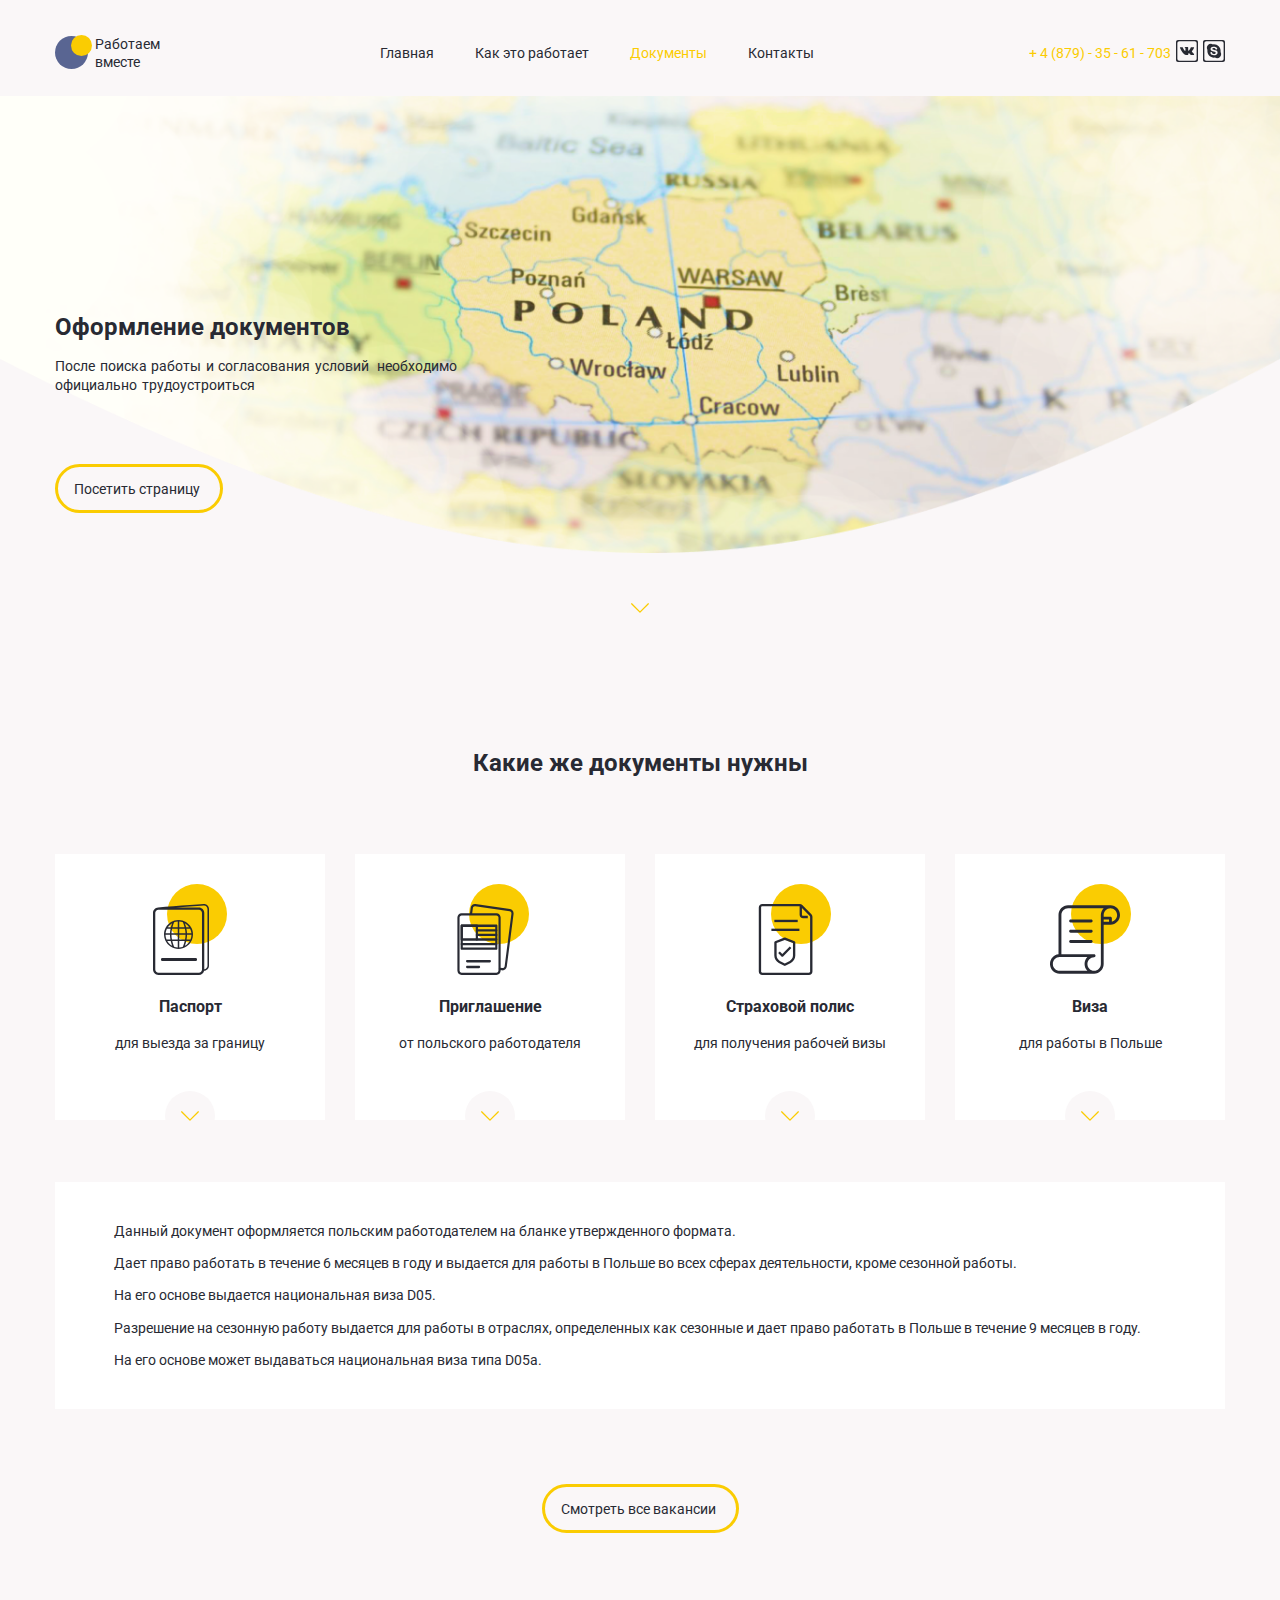
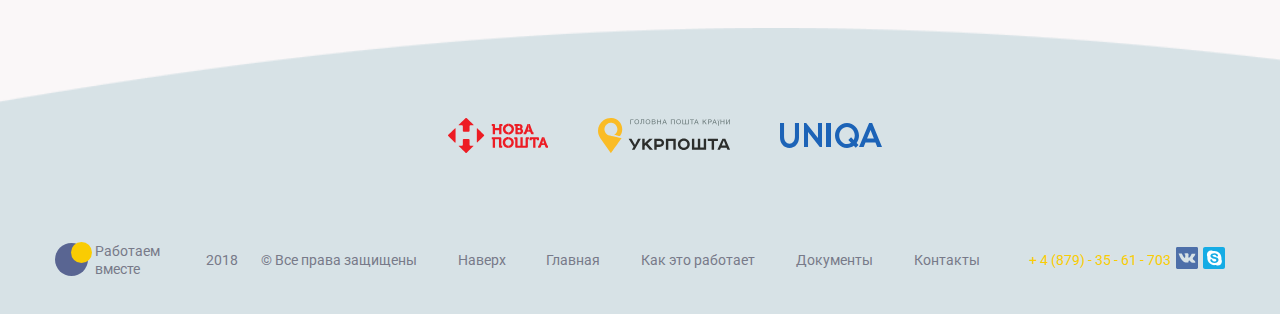
==== documents.html @ 7772830b "init" ====
<!DOCTYPE html>
<html lang="ru">

<head>
    <meta charset="UTF-8" />
    <title>Работа в Польше</title>
    <meta http-equiv="X-UA-Compatible" content="IE=edge" />
    <meta name="viewport" content="width=device-width, initial-scale=1" />

    <meta name="description" content="Работа В Польше. Проверненные работодатели. Легальное трудоустройство. Медецинска страховка. Консультация за рубежом" />
    <link rel="icon" href="favicon.png" />
    <link rel="stylesheet" href="css/style.css" />
    <link rel="stylesheet" href="https://use.fontawesome.com/releases/v5.5.0/css/all.css" integrity="sha384-B4dIYHKNBt8Bc12p+WXckhzcICo0wtJAoU8YZTY5qE0Id1GSseTk6S+L3BlXeVIU"
        crossorigin="anonymous">
    <link href="dist/hamburgers.css" rel="stylesheet">
    <script type="text/javascript" src="https://ajax.googleapis.com/ajax/libs/jquery/1.10.1/jquery.min.js"></script>


</head>

<body>
    <header class="ba-header" id="top">
        <div class="ba-container">
            <nav class="ba-nav">
                <a href="index.html">
                    <div class="ba-logo">
                        <svg width="37" height="34" viewBox="0 0 37 34" fill="none" xmlns="http://www.w3.org/2000/svg">
                            <circle cx="16.5" cy="17.5" r="16.5" fill="#596592" />
                            <circle cx="26.5" cy="10.5" r="10.5" fill="#FACC02" />
                        </svg>
                        <span class="ba-logo__text">Работаем вместе</span>
                    </div>
                </a>
                <div>
                    <ul class="ba-menu">
                        <li class="ba-menu__list"><a href="index.html">Главная</a></li>
                        <li class="ba-menu__list"><a href="how-it-works.html">Как это работает</a></li>
                        <li class="ba-menu__list"><a class="ba-current" href="#">Документы</a></li>
                        <li class="ba-menu__list"><a href="#">Контакты</a></li>
                    </ul>
                </div>
                <div class="ba-socials">
                    <a class="ba-tel" href="#"><i class="fas fa-phone"></i>+ 4 (879) - 35 - 61 - 703</a>
                    <a class="ba-vk" href="#">
                        <svg width="22" height="22" viewBox="0 0 22 22" fill="none" xmlns="http://www.w3.org/2000/svg">
                            <path d="M6.56613 12.518C7.11773 13.2654 7.75154 13.9263 8.57034 14.3939C9.49758 14.9239 10.4959 15.0837 11.5487 15.035C12.0406 15.0114 12.1886 14.8831 12.2113 14.393C12.2265 14.0573 12.2653 13.7224 12.4306 13.4206C12.5931 13.1247 12.8396 13.0687 13.124 13.2528C13.2655 13.3458 13.3848 13.4622 13.4977 13.5868C13.7748 13.8893 14.0431 14.2026 14.3301 14.4951C14.691 14.8626 15.1191 15.0791 15.6562 15.035L17.7371 15.0359C18.072 15.0132 18.2462 14.6027 18.054 14.2277C17.9186 13.966 17.7409 13.7332 17.553 13.5073C17.1278 12.9964 16.6267 12.5611 16.1529 12.0989C15.7258 11.682 15.6987 11.44 16.0418 10.9589C16.4172 10.4333 16.8198 9.92871 17.1981 9.40599C17.5511 8.91765 17.9133 8.43002 18.0981 7.846C18.2164 7.47319 18.1117 7.30894 17.7309 7.24302C17.665 7.23221 17.5964 7.23221 17.5296 7.23221L15.2653 7.22938C14.9864 7.22495 14.833 7.34686 14.7345 7.59404C14.6009 7.92822 14.4637 8.26222 14.3046 8.58365C13.9454 9.31492 13.5436 10.0217 12.9803 10.6194C12.8557 10.751 12.7175 10.9181 12.51 10.8496C12.2509 10.7548 12.1742 10.327 12.1787 10.1826L12.1767 7.56888C12.1264 7.19624 12.0431 7.02915 11.6722 6.95668H9.32039C9.00729 6.95668 8.84924 7.07876 8.68126 7.27456C8.58558 7.38849 8.55563 7.4615 8.75444 7.49942C9.14426 7.57331 9.36557 7.82616 9.42334 8.21722C9.51636 8.84288 9.50998 9.47102 9.45594 10.0985C9.44052 10.2817 9.40898 10.4642 9.33651 10.6357C9.22293 10.9056 9.03866 10.9598 8.79768 10.7938C8.58026 10.6438 8.42682 10.4326 8.27585 10.2205C7.71167 9.42318 7.26214 8.56398 6.89465 7.66101C6.78904 7.40001 6.60582 7.24214 6.32958 7.23753C5.65059 7.22672 4.97088 7.22512 4.291 7.23841C3.88293 7.24568 3.76102 7.44431 3.92812 7.81535C4.66753 9.4611 5.49094 11.0608 6.56613 12.518Z"
                                fill="currentColor" />
                            <path d="M2 0C0.89543 0 0 0.895431 0 2V20C0 21.1046 0.895431 22 2 22H20C21.1046 22 22 21.1046 22 20V2C22 0.89543 21.1046 0 20 0H2ZM20.6392 18.6392C20.6392 19.7437 19.7437 20.6392 18.6392 20.6392H3.36082C2.25625 20.6392 1.36082 19.7437 1.36082 18.6392V3.36082C1.36082 2.25625 2.25626 1.36082 3.36082 1.36082H18.6392C19.7437 1.36082 20.6392 2.25626 20.6392 3.36082V18.6392Z"
                                fill="currentColor" />
                        </svg>
                    </a>
                    <a class="ba-skype" href="#">
                        <svg width="22" height="22" viewBox="0 0 22 22" fill="none" xmlns="http://www.w3.org/2000/svg">
                            <path d="M4.37128 11C4.37128 14.6613 7.33869 17.6289 10.9991 17.6289C11.3512 17.6289 11.6969 17.6018 12.0341 17.5481C12.6457 17.925 13.366 18.1443 14.1379 18.1443C16.3504 18.1443 18.1443 16.3505 18.1443 14.1382C18.1443 13.366 17.9257 12.6457 17.5474 12.0341C17.6009 11.6969 17.6287 11.3521 17.6287 11C17.6287 7.338 14.6613 4.37041 11 4.37041C10.6481 4.37041 10.3022 4.39911 9.96501 4.45191C9.35424 4.07432 8.63396 3.85567 7.86211 3.85567C5.64953 3.85567 3.85565 5.64866 3.85565 7.86195C3.85565 8.63397 4.07431 9.35336 4.4519 9.96574C4.3998 10.3038 4.37128 10.6474 4.37128 11ZM12.4675 12.1854C12.2906 12.0171 12.0628 11.8893 11.78 11.8007C11.4961 11.71 11.1146 11.6149 10.6373 11.514C9.99602 11.3744 9.45966 11.2117 9.02484 11.0239C8.58983 10.8365 8.24325 10.5799 7.98668 10.2549C7.7294 9.92799 7.60146 9.52099 7.60146 9.03867C7.60146 8.57904 7.73719 8.16743 8.00776 7.81003C8.27904 7.45104 8.67134 7.17604 9.18218 6.98521C9.69143 6.79384 10.2916 6.69834 10.9791 6.69834C11.5278 6.69834 12.0039 6.76124 12.4062 6.88829C12.807 7.01551 13.1419 7.18366 13.4085 7.39452C13.6745 7.60556 13.8707 7.82722 13.9938 8.06058C14.1178 8.29376 14.1798 8.52252 14.1798 8.74489C14.1798 8.95203 14.0999 9.14038 13.9435 9.30464C13.7868 9.46978 13.5868 9.55341 13.3534 9.5527C13.1426 9.5527 12.9776 9.50469 12.8628 9.40174C12.7512 9.30162 12.634 9.14357 12.507 8.92244C12.3465 8.61483 12.1549 8.37456 11.9317 8.20251C11.7141 8.03418 11.3558 7.94647 10.8565 7.94718C10.3945 7.94718 10.0256 8.04198 9.74654 8.22643C9.46587 8.41408 9.33173 8.63113 9.33102 8.88611C9.33173 9.04594 9.37745 9.18078 9.46976 9.29542C9.5635 9.41166 9.69462 9.51248 9.86206 9.59789C10.03 9.68365 10.2009 9.75045 10.372 9.79865C10.5457 9.84755 10.8341 9.91878 11.2341 10.0125C11.7357 10.1211 12.1914 10.242 12.6007 10.3738C13.0093 10.5063 13.3573 10.6662 13.6458 10.8559C13.9357 11.0459 14.1628 11.2878 14.3248 11.5799C14.4876 11.8723 14.5681 12.2297 14.5681 12.6498C14.569 13.1568 14.4279 13.6118 14.1472 14.0151C13.8666 14.4189 13.455 14.7345 12.9163 14.9607C12.3769 15.1888 11.7396 15.3018 11.0032 15.3018C10.1208 15.3018 9.39074 15.1477 8.8138 14.8351C8.40467 14.6119 8.07191 14.3128 7.81693 13.9391C7.56036 13.5654 7.43101 13.1995 7.43101 12.8421C7.43101 12.6321 7.51163 12.4491 7.66738 12.2995C7.82561 12.1491 8.02849 12.0738 8.26894 12.0738C8.4658 12.0738 8.63413 12.1328 8.77199 12.2506C8.9086 12.3677 9.02324 12.5382 9.11627 12.763C9.22861 13.0242 9.35105 13.2422 9.48075 13.4158C9.60939 13.5879 9.79066 13.7312 10.0256 13.8436C10.2583 13.9561 10.5675 14.0119 10.9544 14.0119C11.4846 14.0119 11.9125 13.898 12.2396 13.6715C12.569 13.4436 12.7272 13.1662 12.7272 12.8306C12.7271 12.5628 12.6418 12.3505 12.4675 12.1854Z"
                                fill="currentColor" />
                            <path d="M2 0C0.89543 0 0 0.895431 0 2V20C0 21.1046 0.895431 22 2 22H20C21.1046 22 22 21.1046 22 20V2C22 0.89543 21.1046 0 20 0H2ZM20.6392 18.6392C20.6392 19.7437 19.7437 20.6392 18.6392 20.6392H3.36082C2.25625 20.6392 1.36082 19.7437 1.36082 18.6392V3.36082C1.36082 2.25625 2.25626 1.36082 3.36082 1.36082H18.6392C19.7437 1.36082 20.6392 2.25626 20.6392 3.36082V18.6392Z"
                                fill="currentColor" />
                        </svg>
                    </a>
                    <div class="ba-burger">
                        <a href="#">
                            <div class="hamburger hamburger--emphatic">
                                <div class="hamburger-box">
                                    <div class="hamburger-inner"></div>
                                </div>
                            </div>
                        </a>
                    </div>
                </div>
            </nav>
        </div>
    </header>
    <main>
        <section class="ba-documents-section">
            <div class="ba-container">
                <div class="ba-documents">
                    <h1 class="ba-documents__title">Оформление документов</h1>
                    <p class="ba-documents__desc">После поиска работы и согласования условий  необходимо официально
                        трудоустроиться</p>
                    <a class="ba-button" href="#">Посетить страницу</a>
                    <div class="ba-scroll">
                        <a href="#need">
                            <svg width="50" height="50" viewBox="0 0 50 50" fill="none" xmlns="http://www.w3.org/2000/svg">
                                <circle cx="25" cy="25" r="25" fill="#FAF7F8" />
                                <path d="M33.8061 20.3643C33.5581 20.1163 33.155 20.1163 32.9069 20.3643L24.9999 28.2868L17.0775 20.3643C16.8294 20.1163 16.4263 20.1163 16.1782 20.3643C15.9302 20.6124 15.9302 21.0155 16.1782 21.2636L24.5348 29.6202C24.6589 29.7442 24.8139 29.8062 24.9844 29.8062C25.1395 29.8062 25.31 29.7442 25.434 29.6202L33.7906 21.2636C34.0542 21.0155 34.0542 20.6124 33.8061 20.3643Z"
                                    fill="#FACC02" />
                            </svg>
                        </a>
                    </div>
                </div>
            </div>
        </section>
        <section class="ba-how-section">
            <div class="ba-container">
                <div class="ba-need" id="need">
                    <h1 class="ba-need__title">Какие же документы нужны</h1>
                    <div class="ba-row">
                        <div class="ba-col-3 ba-medium-6 ba-small">
                            <div class="ba-need__item">
                                <svg width="74" height="91" viewBox="0 0 74 91" fill="none" xmlns="http://www.w3.org/2000/svg">
                                    <circle cx="44" cy="30" r="30" fill="#FACC02" />
                                    <path d="M42.8623 74H9.13774C8.50926 74 8 74.6714 8 75.5C8 76.3286 8.50926 77 9.13774 77H42.8623C43.4907 77 44 76.3286 44 75.5C44 74.6714 43.4906 74 42.8623 74Z"
                                        fill="#282A33" />
                                    <path d="M12.3548 56.6181C14.6664 61.5646 19.6896 65 25.5001 65C31.3117 65 36.3352 61.5637 38.6462 56.6159C38.6731 56.5707 38.6955 56.5221 38.7126 56.4715C39.5395 54.6495 40 52.6276 40 50.5C40 48.005 39.3662 45.6543 38.2515 43.6021C38.2291 43.5465 38.2001 43.4943 38.1658 43.4462C35.6839 39.0073 30.9369 36 25.5001 36C20.0644 36 15.3173 39.0068 12.8355 43.4441C12.7998 43.4934 12.7703 43.5469 12.7472 43.6041C11.7308 45.4762 11.1148 47.5957 11.0145 49.8474C11.0138 49.8598 11.0133 49.8726 11.013 49.8851C11.0044 50.089 11 50.2939 11 50.4999C11 52.6266 11.4604 54.6476 12.2864 56.4691C12.3038 56.5217 12.3269 56.5716 12.3548 56.6181ZM31.8333 61.8367C32.4268 60.1582 32.8992 58.5482 33.2517 56.9846H36.7551C35.5829 59.0114 33.8768 60.6907 31.8333 61.8367ZM37.5011 55.4763H33.5561C33.8484 53.838 34.0066 52.239 34.0253 50.6535H38.4911C38.4714 52.3597 38.121 53.9874 37.5011 55.4763ZM38.4218 49.1453H34.0017C33.9373 47.6512 33.75 46.1566 33.4413 44.6392H37.0935C37.7936 46.0185 38.2548 47.5386 38.4218 49.1453ZM36.1947 43.1309H33.0958C32.769 41.841 32.3564 40.5265 31.8572 39.175C33.5857 40.149 35.0712 41.5053 36.1947 43.1309ZM26.2543 37.5298C27.5411 37.6038 28.7783 37.8659 29.9388 38.2891C29.9456 38.3582 29.9587 38.4276 29.986 38.4953C30.6297 40.102 31.1516 41.6371 31.5526 43.1308H26.2543V37.5298ZM26.2543 44.6392H31.9183C32.2488 46.1636 32.4447 47.6547 32.5138 49.1453H26.2543V44.6392ZM26.2543 50.6536H32.5379C32.518 52.2343 32.3488 53.8306 32.0365 55.4765H26.2544V50.6536H26.2543ZM26.2543 56.9846H31.7132C31.2932 58.7467 30.7224 60.5753 29.9811 62.5247C29.9586 62.5839 29.9466 62.644 29.9393 62.7042C28.778 63.1281 27.5423 63.3962 26.2543 63.4702V56.9846ZM14.2451 56.9846H17.7483C18.1008 58.5482 18.573 60.1582 19.1664 61.8366C17.1231 60.6904 15.4172 59.0113 14.2451 56.9846ZM24.746 63.4702C23.4577 63.396 22.222 63.1279 21.0605 62.7041C21.0534 62.644 21.0413 62.5839 21.0189 62.5247C20.2776 60.5753 19.7068 58.7467 19.2868 56.9846H24.7461V63.4702H24.746ZM24.746 55.4763H18.9636C18.6513 53.8304 18.482 52.2342 18.4622 50.6535H24.7461V55.4763H24.746ZM24.746 49.1453H18.4863C18.5555 47.6546 18.7513 46.1634 19.0819 44.6392H24.7461V49.1453H24.746ZM24.746 43.1309H19.4473C19.8483 41.637 20.3701 40.1021 21.0139 38.4954C21.0411 38.4277 21.0541 38.3585 21.0611 38.2894C22.2217 37.8661 23.4592 37.604 24.7461 37.5299V43.1309H24.746ZM19.1423 39.1753C18.6432 40.5267 18.2307 41.8411 17.9039 43.1309H14.8053C15.9288 41.5054 17.4141 40.1493 19.1423 39.1753ZM13.9068 44.6392H17.5589C17.25 46.1566 17.0629 47.6512 16.9984 49.1453H12.5783C12.7453 47.5386 13.2064 46.0185 13.9068 44.6392ZM16.9747 50.6536C16.9934 52.2392 17.1514 53.8381 17.4438 55.4765H13.4989C12.8791 53.9874 12.5287 52.3598 12.5089 50.6536H16.9747Z"
                                        fill="#282A33" />
                                    <path d="M50.9665 20C50.947 20 50.9279 20.0007 50.9085 20.0023C46.7907 20.3152 41.9729 20.6305 36.8724 20.9642C26.211 21.6619 14.1581 22.4517 5.10257 23.4532C2.26246 23.6151 0 25.9614 0 28.8306V85.6068C0 88.5807 2.4284 91 5.41347 91H45.8597C48.4335 91 50.5895 89.1993 51.1356 86.7972C53.8324 86.7072 56 84.4993 56 81.791V25.0148C56.0001 22.2497 53.742 20 50.9665 20ZM48.992 85.607C48.992 87.3277 47.5871 88.7277 45.8599 88.7277H5.41333C3.68611 88.7277 2.28086 87.3277 2.28086 85.607V28.8306C2.28086 27.1099 3.68611 25.7099 5.41333 25.7099H45.8597C47.5869 25.7099 48.9919 27.1099 48.9919 28.8306V85.607H48.992ZM54.4793 81.791C54.4793 83.6178 53.0667 85.1197 51.2729 85.2752V28.8306C51.2729 25.8568 48.8445 23.4375 45.8597 23.4375H22.7823C27.5362 23.0938 32.3835 22.7762 36.9722 22.4759C42.0643 22.1427 46.8745 21.8276 50.9939 21.515C52.9183 21.5299 54.4793 23.0941 54.4793 25.0147V81.791Z"
                                        fill="#282A33" />
                                </svg>
                                <h3>Паспорт</h3>
                                <p>для выезда за границу</p>
                                <div class="ba-scroll">
                                    <a href="#">
                                        <svg width="50" height="50" viewBox="0 0 50 50" fill="none" xmlns="http://www.w3.org/2000/svg">
                                            <circle cx="25" cy="25" r="25" fill="#FAF7F8" />
                                            <path d="M33.8061 20.3643C33.5581 20.1163 33.155 20.1163 32.9069 20.3643L24.9999 28.2868L17.0775 20.3643C16.8294 20.1163 16.4263 20.1163 16.1782 20.3643C15.9302 20.6124 15.9302 21.0155 16.1782 21.2636L24.5348 29.6202C24.6589 29.7442 24.8139 29.8062 24.9844 29.8062C25.1395 29.8062 25.31 29.7442 25.434 29.6202L33.7906 21.2636C34.0542 21.0155 34.0542 20.6124 33.8061 20.3643Z"
                                                fill="#FACC02" />
                                        </svg>
                                    </a>
                                </div>
                            </div>
                        </div>
                        <div class="ba-col-3 ba-medium-6 ba-small">
                            <div class="ba-need__item">
                                <svg width="77" height="91" viewBox="0 0 77 91" fill="none" xmlns="http://www.w3.org/2000/svg">
                                    <circle cx="47" cy="30" r="30" fill="#FACC02" />
                                    <g clip-path="url(#clip0)">
                                        <path d="M57.9785 25.0442L23.4308 20.0413C21.1449 19.709 19.0268 21.4128 18.7139 23.8382L17.9603 29.6836C17.8793 30.3103 18.2932 30.8883 18.8852 30.9736C19.4734 31.0602 20.022 30.6208 20.1025 29.9935L20.856 24.1487C21.0081 22.9756 22.0346 22.1495 23.1385 22.3117L57.6861 27.3143C58.7931 27.4754 59.5711 28.5602 59.4197 29.733L52.6496 82.2354C52.4975 83.4085 51.469 84.2335 50.3671 84.0724L48.059 83.7385C47.4632 83.6502 46.9222 84.0909 46.8417 84.7179C46.7606 85.3446 47.1746 85.9226 47.766 86.0078L50.0741 86.3418C50.2654 86.3693 50.4558 86.3831 50.6439 86.3831C52.704 86.3831 54.5054 84.7669 54.7914 82.5449L61.5615 30.0428C61.8744 27.618 60.2669 25.3759 57.9785 25.0442Z"
                                            fill="#282A33" />
                                        <path d="M44.4572 29.1315H9.58836C7.27834 29.1315 5.39941 31.1232 5.39941 33.5705V86.561C5.39941 89.0089 7.27898 91 9.58836 91H44.4572C46.7666 91 48.6455 89.0089 48.6461 86.561V33.5705C48.6461 31.1226 46.7666 29.1315 44.4572 29.1315ZM46.484 86.5613C46.484 87.7455 45.5746 88.7088 44.4575 88.7088H9.58836C8.47089 88.7088 7.56183 87.7451 7.56183 86.5613V33.5708C7.56183 32.3866 8.4712 31.4233 9.58836 31.4233H44.4572C45.5746 31.4233 46.4837 32.387 46.4837 33.5708V86.5613H46.484Z"
                                            fill="#282A33" />
                                        <path d="M37.8341 76.1057H15.1299C14.5331 76.1057 14.0488 76.6189 14.0488 77.2512C14.0488 77.8836 14.5331 78.3968 15.1299 78.3968H37.8341C38.4315 78.3968 38.9152 77.8836 38.9152 77.2512C38.9152 76.6189 38.4312 76.1057 37.8341 76.1057Z"
                                            fill="#282A33" />
                                        <path d="M27.0227 81.8343H15.1299C14.5331 81.8343 14.0488 82.3475 14.0488 82.9799C14.0488 83.6122 14.5331 84.1255 15.1299 84.1255H27.0227C27.6201 84.1255 28.1037 83.6122 28.1037 82.9799C28.1037 82.3475 27.6194 81.8343 27.0227 81.8343Z"
                                            fill="#282A33" />
                                        <path d="M44.3208 40.5891H9.72411C9.12737 40.5891 8.64307 41.1023 8.64307 41.7346V64.6488C8.64307 65.2812 9.12737 65.7944 9.72411 65.7944H44.3212C44.9185 65.7944 45.4022 65.2812 45.4022 64.6488V41.7346C45.4022 41.1023 44.9179 40.5891 44.3208 40.5891ZM43.2398 63.5029H10.8052V42.8802H43.2398V63.5029Z"
                                            fill="#282A33" />
                                        <path d="M24.8601 40.5891H9.72412C9.12737 40.5891 8.64307 41.1023 8.64307 41.7346V55.4831C8.64307 56.1154 9.12737 56.6286 9.72412 56.6286H24.8604C25.4578 56.6286 25.9414 56.1154 25.9414 55.4831V41.7346C25.9414 41.1023 25.4571 40.5891 24.8601 40.5891ZM23.779 54.3375H10.8052V42.8802H23.779V54.3375Z"
                                            fill="#282A33" />
                                        <path d="M44.3211 45.1718H24.8603C24.2636 45.1718 23.7793 45.685 23.7793 46.3173C23.7793 46.9497 24.2636 47.4629 24.8603 47.4629H44.3211C44.9185 47.4629 45.4022 46.9497 45.4022 46.3173C45.4025 45.685 44.9182 45.1718 44.3211 45.1718Z"
                                            fill="#282A33" />
                                        <path d="M44.3211 49.7548H24.8603C24.2636 49.7548 23.7793 50.268 23.7793 50.9003C23.7793 51.5327 24.2636 52.0459 24.8603 52.0459H44.3211C44.9185 52.0459 45.4022 51.5327 45.4022 50.9003C45.4022 50.268 44.9182 49.7548 44.3211 49.7548Z"
                                            fill="#282A33" />
                                        <path d="M44.3211 54.3375H24.8603C24.2636 54.3375 23.7793 54.8507 23.7793 55.483C23.7793 56.1154 24.2636 56.6286 24.8603 56.6286H44.3211C44.9185 56.6286 45.4022 56.1154 45.4022 55.483C45.4022 54.8507 44.9182 54.3375 44.3211 54.3375Z"
                                            fill="#282A33" />
                                        <path d="M44.3208 58.9202H9.72411C9.12737 58.9202 8.64307 59.4334 8.64307 60.0658C8.64307 60.6981 9.12737 61.2113 9.72411 61.2113H44.3212C44.9185 61.2113 45.4022 60.6981 45.4022 60.0658C45.4022 59.4334 44.9179 58.9202 44.3208 58.9202Z"
                                            fill="#282A33" />
                                    </g>
                                </svg>
                                <h3>Приглашение</h3>
                                <p>от польского работодателя</p>
                                <div class="ba-scroll">
                                    <a href="#">
                                        <svg width="50" height="50" viewBox="0 0 50 50" fill="none" xmlns="http://www.w3.org/2000/svg">
                                            <circle cx="25" cy="25" r="25" fill="#FAF7F8" />
                                            <path d="M33.8061 20.3643C33.5581 20.1163 33.155 20.1163 32.9069 20.3643L24.9999 28.2868L17.0775 20.3643C16.8294 20.1163 16.4263 20.1163 16.1782 20.3643C15.9302 20.6124 15.9302 21.0155 16.1782 21.2636L24.5348 29.6202C24.6589 29.7442 24.8139 29.8062 24.9844 29.8062C25.1395 29.8062 25.31 29.7442 25.434 29.6202L33.7906 21.2636C34.0542 21.0155 34.0542 20.6124 33.8061 20.3643Z"
                                                fill="#FACC02" />
                                        </svg>
                                    </a>
                                </div>
                            </div>
                        </div>
                        <div class="ba-col-3 ba-medium-6 ba-small">
                            <div class="ba-need__item">
                                <svg width="81" height="91" viewBox="0 0 81 91" fill="none" xmlns="http://www.w3.org/2000/svg">
                                    <circle cx="51" cy="30" r="30" fill="#FACC02" />
                                    <path d="M61.4279 30.327L52.2929 21.0425C51.6347 20.3773 50.7441 20.0027 49.8149 20H12.2832C10.3502 20 8.7832 21.5894 8.7832 23.55V87.45C8.7832 89.4106 10.3502 91 12.2832 91H58.9499C60.8829 91 62.4499 89.4106 62.4499 87.45V32.8344C62.4519 31.894 62.0841 30.9914 61.4279 30.327ZM60.1165 87.45C60.1165 88.1035 59.5942 88.6333 58.9499 88.6333H12.2832C11.6389 88.6333 11.1165 88.1035 11.1165 87.45V23.55C11.1165 22.8965 11.6389 22.3667 12.2832 22.3667H49.6165V30.65C49.6165 32.6106 51.1835 34.2 53.1165 34.2H57.7832V31.8333H53.1165C52.4722 31.8333 51.9499 31.3035 51.9499 30.65V24.0446L59.7759 31.9978C59.9942 32.2198 60.1168 32.5208 60.1165 32.8344V87.45Z"
                                        fill="#282A33" />
                                    <path d="M47.6947 35.7778H24.3613V38.1444H47.6947V35.7778Z" fill="#282A33" />
                                    <path d="M49.4111 44.6528H21.4111V47.0194H49.4111V44.6528Z" fill="#282A33" />
                                    <path d="M44.5385 57.1514L35.2051 53.6014C34.9415 53.5032 34.6521 53.5032 34.3885 53.6014L25.0551 57.1514C24.5981 57.3235 24.2948 57.7657 24.2945 58.2602V71.6224C24.2838 74.7628 26.0344 77.6361 28.8083 79.0312L34.273 81.8085C34.6012 81.9749 34.9877 81.9749 35.316 81.8085L40.7806 79.0372C43.5564 77.6411 45.3073 74.7649 45.2945 71.6224V58.2602C45.2949 57.7669 44.9936 57.3251 44.5385 57.1514ZM42.9611 71.6224C42.9687 73.8657 41.718 75.918 39.7365 76.9143L34.7945 79.4206L29.8525 76.9143C27.8709 75.918 26.6202 73.8657 26.6278 71.6224V59.0791L34.7945 55.9728L42.9611 59.0791V71.6224Z"
                                        fill="#282A33" />
                                    <path d="M39.7314 62.4028L32.3068 69.9335L29.8323 67.4225L28.1826 69.0957L31.4819 72.4433C31.9375 72.9053 32.676 72.9053 33.1316 72.4433L41.3811 64.076L39.7314 62.4028Z"
                                        fill="#282A33" />
                                </svg>
                                <h3>Страховой полис</h3>
                                <p>для получения рабочей визы</p>
                                <div class="ba-scroll">
                                    <a href="#">
                                        <svg width="50" height="50" viewBox="0 0 50 50" fill="none" xmlns="http://www.w3.org/2000/svg">
                                            <circle cx="25" cy="25" r="25" fill="#FAF7F8" />
                                            <path d="M33.8061 20.3643C33.5581 20.1163 33.155 20.1163 32.9069 20.3643L24.9999 28.2868L17.0775 20.3643C16.8294 20.1163 16.4263 20.1163 16.1782 20.3643C15.9302 20.6124 15.9302 21.0155 16.1782 21.2636L24.5348 29.6202C24.6589 29.7442 24.8139 29.8062 24.9844 29.8062C25.1395 29.8062 25.31 29.7442 25.434 29.6202L33.7906 21.2636C34.0542 21.0155 34.0542 20.6124 33.8061 20.3643Z"
                                                fill="#FACC02" />
                                        </svg>
                                    </a>
                                </div>
                            </div>
                        </div>
                        <div class="ba-col-3 ba-medium-6 ba-small">
                            <div class="ba-need__item">
                                <svg width="81" height="91" viewBox="0 0 81 91" fill="none" xmlns="http://www.w3.org/2000/svg">
                                    <circle cx="51" cy="30" r="30" fill="#FACC02" />
                                    <g clip-path="url(#clip0)">
                                        <path d="M60.4495 21.3662H18.0652C12.7939 21.3741 8.52244 25.7066 8.51467 31.0532V70.3172C3.27121 70.8979 -0.515289 75.6801 0.0572506 80.9985C0.58776 85.9265 4.70079 89.653 9.5884 89.6339H44.1174C49.3888 89.626 53.6602 85.2935 53.668 79.9468V40.7402H60.4495C65.7242 40.7402 70 36.4033 70 31.0532C70 25.7032 65.724 21.3662 60.4495 21.3662ZM37.3501 86.7679H9.5884C5.87042 86.7679 2.85637 83.7108 2.85637 79.9397C2.85637 76.1686 5.87042 73.1115 9.5884 73.1115H37.3501C33.6407 76.8862 33.6407 82.993 37.3501 86.7679ZM50.8565 31.0527V79.9468C50.8565 83.714 47.8456 86.7679 44.1315 86.7679C40.4174 86.7679 37.4066 83.714 37.4066 79.9468C37.4066 76.1797 40.4174 73.1258 44.1315 73.1258C44.9118 73.1258 45.5443 72.4842 45.5443 71.6928C45.5443 70.9015 44.9118 70.2598 44.1315 70.2598H11.3968V31.0532C11.4044 27.3115 14.3764 24.2714 18.0652 24.2322H53.6256C51.8492 26.0446 50.8535 28.4971 50.8565 31.0527ZM59.0366 37.8743H53.6821V35.5242H59.0366V37.8743ZM61.8623 37.731V37.7166V34.0912C61.8623 33.2998 61.2297 32.6582 60.4495 32.6582H53.6821V31.0532C53.692 27.2861 56.711 24.2404 60.4251 24.2505C64.1392 24.2605 67.1419 27.3226 67.132 31.0898C67.1236 34.2814 64.9342 37.0403 61.8623 37.731Z"
                                            fill="#282A33" />
                                        <path d="M41.2209 35.5814H20.5515C19.7713 35.5814 19.1387 36.223 19.1387 37.0144C19.1387 37.8058 19.7713 38.4474 20.5515 38.4474H41.2209C42.0011 38.4474 42.6337 37.8058 42.6337 37.0144C42.6337 36.223 42.0011 35.5814 41.2209 35.5814Z"
                                            fill="#282A33" />
                                        <path d="M41.2209 45.813H20.5515C19.7713 45.813 19.1387 46.4546 19.1387 47.246C19.1387 48.0373 19.7713 48.679 20.5515 48.679H41.2209C42.0011 48.679 42.6337 48.0373 42.6337 47.246C42.6337 46.4546 42.0011 45.813 41.2209 45.813Z"
                                            fill="#282A33" />
                                        <path d="M41.2209 56.0446H20.5515C19.7713 56.0446 19.1387 56.6862 19.1387 57.4775C19.1387 58.2689 19.7713 58.9105 20.5515 58.9105H41.2209C42.0011 58.9105 42.6337 58.2689 42.6337 57.4775C42.6337 56.6862 42.0011 56.0446 41.2209 56.0446Z"
                                            fill="#282A33" />
                                    </g>
                                </svg>
                                <h3>Виза</h3>
                                <p>для работы в Польше</p>
                                <div class="ba-scroll">
                                    <a href="#">
                                        <svg width="50" height="50" viewBox="0 0 50 50" fill="none" xmlns="http://www.w3.org/2000/svg">
                                            <circle cx="25" cy="25" r="25" fill="#FAF7F8" />
                                            <path d="M33.8061 20.3643C33.5581 20.1163 33.155 20.1163 32.9069 20.3643L24.9999 28.2868L17.0775 20.3643C16.8294 20.1163 16.4263 20.1163 16.1782 20.3643C15.9302 20.6124 15.9302 21.0155 16.1782 21.2636L24.5348 29.6202C24.6589 29.7442 24.8139 29.8062 24.9844 29.8062C25.1395 29.8062 25.31 29.7442 25.434 29.6202L33.7906 21.2636C34.0542 21.0155 34.0542 20.6124 33.8061 20.3643Z"
                                                fill="#FACC02" />
                                        </svg>
                                    </a>
                                </div>
                            </div>
                        </div>
                    </div>
                </div>
            </div>
        </section>
        <section>
            <div class="ba-container">
                <div class="ba-how-text">
                    <p>Данный документ оформляется польским работодателем на бланке утвержденного формата.</p>
                    <p>Дает право работать в течение 6 месяцев в году и выдается для работы в Польше во всех сферах
                        деятельности, кроме сезонной работы.</p>
                    <p>На его основе выдается национальная виза D05.</p>
                    <p>Разрешение на сезонную работу выдается для работы в отраслях, определенных как сезонные и дает
                        право работать в Польше в течение 9 месяцев в году.</p>
                    <p>На его основе может выдаваться национальная виза типа D05а.</p>
                </div>
            </div>
        </section>
        <div class="ba-how-btn">
            <a class="ba-button" href="#">Смотреть все вакансии</a>
        </div>
        <footer class="ba-footer">
            <div class="ba-container">
                <div class="ba-partners">
                    <div class="ba-partners__block">
                        <svg width="100" height="35" viewBox="0 0 100 35" fill="none" xmlns="http://www.w3.org/2000/svg">
                            <path fill-rule="evenodd" clip-rule="evenodd" d="M43.775 5.9375C43.775 5.9375 43.775 5.9375 45.8783 5.9375C46.6447 5.9375 47.0308 6.30858 47.0308 7.14634C47.0308 7.14634 47.0308 7.14633 47.0308 10.115C47.0308 10.115 47.0308 10.115 51.151 10.115C51.151 10.115 51.151 10.115 51.151 7.14634C51.151 6.30858 51.5314 5.9375 52.3957 5.9375C52.3957 5.9375 52.3957 5.9375 54.4069 5.9375C54.4069 5.9375 54.4069 5.9375 54.4069 7.8885C54.4069 7.8885 54.4069 7.8885 53.5483 7.8885L53.4503 7.98409C53.4503 7.98409 53.4503 7.98409 53.4503 16.3391C53.4503 16.3391 53.4503 16.3391 51.151 16.3391C51.151 16.3391 51.151 16.3391 51.151 12.1616C51.151 12.1616 51.151 12.1616 47.0308 12.1616C47.0308 12.1616 47.0308 12.1616 47.0308 16.3391C47.0308 16.3391 47.0308 16.3391 44.7316 16.3391C44.7316 16.3391 44.7316 16.3391 44.7316 7.98409C44.7316 7.98409 44.7316 7.8885 44.6336 7.8885C44.6336 7.8885 44.6336 7.8885 43.775 7.8885C43.775 7.8885 43.775 7.8885 43.775 5.9375Z"
                                fill="#ED1C24" />
                            <path fill-rule="evenodd" clip-rule="evenodd" d="M60.4402 5.75195L60.4921 5.75757V7.89974L60.4402 7.8885C58.7172 7.8885 57.3746 9.28288 57.3746 11.0483C57.3746 12.9038 58.7172 14.3881 60.4402 14.3881L60.4921 14.3769V16.519L60.4402 16.5246C57.3746 16.5246 54.8852 14.1126 54.8852 11.0483C54.8852 8.07404 57.3746 5.75195 60.4402 5.75195Z"
                                fill="#ED1C24" />
                            <path fill-rule="evenodd" clip-rule="evenodd" d="M60.4921 5.75757L61.5581 5.85878C64.0879 6.34231 65.9953 8.44512 65.9953 11.0483C65.9953 13.7246 64.0879 15.9118 61.5581 16.4122L60.4921 16.519V14.3768L61.6619 14.1295C62.7913 13.6234 63.6038 12.4371 63.6038 11.0483C63.6038 9.72143 62.7913 8.60817 61.6619 8.13588L60.4921 7.89974V5.75757Z"
                                fill="#ED1C24" />
                            <path fill-rule="evenodd" clip-rule="evenodd" d="M66.4736 5.9375C66.4736 5.9375 66.4736 5.9375 69.6833 5.9375H71.2162V7.8885H71.0721C70.882 7.8885 70.4959 7.8885 69.7294 7.8885C69.7294 7.8885 69.7294 7.8885 69.7294 10.0251C69.7294 10.0251 69.7294 10.0251 70.3806 10.0251H71.2162V11.8805H70.7264C70.4843 11.8805 70.1616 11.8805 69.7294 11.8805C69.7294 11.8805 69.7294 11.8805 69.7294 14.2026C69.7294 14.2981 69.7294 14.2981 69.8274 14.2981C69.8274 14.2981 69.8274 14.2981 70.5132 14.2981H71.2162V16.3391H71.0145C70.6687 16.3391 69.9715 16.3391 68.5827 16.3391C67.8163 16.3391 67.436 15.968 67.436 15.1303V7.8885C67.436 7.8885 67.436 7.8885 66.4736 7.8885C66.4736 7.8885 66.4736 7.8885 66.4736 5.9375Z"
                                fill="#ED1C24" />
                            <path fill-rule="evenodd" clip-rule="evenodd" d="M71.2162 5.9375H71.2623C73.3714 5.9375 74.6161 7.05076 74.6161 8.72626C74.6161 9.74393 74.1378 10.3961 73.6595 10.8628C74.5239 11.2339 75.0944 12.1616 75.0944 13.1793C75.0944 15.1303 73.5615 16.3391 71.3602 16.3391C71.3602 16.3391 71.3602 16.3391 71.3199 16.3391H71.2162V14.2981H71.4524C72.2188 14.2981 72.7029 13.8315 72.7029 13.0893C72.7029 12.3471 72.2188 11.8805 71.4524 11.8805C71.4524 11.8805 71.4524 11.8805 71.2392 11.8805H71.2162V10.0251H71.2623C71.9365 10.0251 72.3168 9.55838 72.3168 8.9118C72.3168 8.25959 71.9365 7.8885 71.2623 7.8885C71.2623 7.8885 71.2623 7.8885 71.2392 7.8885H71.2162V5.9375Z"
                                fill="#ED1C24" />
                            <path fill-rule="evenodd" clip-rule="evenodd" d="M79.5026 5.9375C79.5026 5.9375 79.5026 5.9375 80.4707 5.9375H80.6494V8.9118C80.5572 9.09734 80.4592 9.37284 80.4592 9.65397C80.4592 9.65397 80.4592 9.65397 79.6928 11.7905C79.6928 11.7905 79.6928 11.7905 80.5053 11.7905H80.6494V13.7359H80.1308C79.8369 13.7359 79.5026 13.7359 79.1223 13.7359C79.1223 13.7359 79.1223 13.7359 78.4481 15.4114C78.2579 16.058 77.8776 16.3391 77.1112 16.3391C77.1112 16.3391 77.1112 16.3391 75.6706 16.3391C75.6706 16.3391 75.6706 16.3391 75.6706 14.2981C75.6706 14.2981 75.6706 14.2981 76.1489 14.2981C76.3448 14.2981 76.3448 14.2981 76.437 14.2026C76.437 14.2026 76.437 14.2026 79.5026 5.9375Z"
                                fill="#ED1C24" />
                            <path fill-rule="evenodd" clip-rule="evenodd" d="M80.6494 5.9375H81.8019C81.8019 5.9375 81.8019 5.9375 84.8676 14.2026C84.9598 14.2981 84.9598 14.2981 85.1499 14.2981C85.1499 14.2981 85.1499 14.2981 85.536 14.2981C85.536 14.2981 85.536 14.2981 85.536 16.3391C85.536 16.3391 85.536 16.3391 84.1933 16.3391C83.4269 16.3391 83.0466 16.058 82.8507 15.3158C82.8507 15.3158 82.8507 15.3158 82.1822 13.7359C82.1822 13.7359 82.1822 13.7359 80.8914 13.7359H80.6494V11.7905H81.606C81.606 11.7905 81.606 11.7905 80.8453 9.65397C80.8453 9.37284 80.7474 9.09734 80.6494 8.9118V5.9375Z"
                                fill="#ED1C24" />
                            <path fill-rule="evenodd" clip-rule="evenodd" d="M43.775 19.3077C43.775 19.3077 43.775 19.3077 52.1076 19.3077C52.874 19.3077 53.3523 19.6788 53.3523 20.5166C53.3523 20.5166 53.3523 20.5166 53.3523 27.5728C53.3523 27.6628 53.3523 27.6628 53.4503 27.6628C53.4503 27.6628 53.4503 27.6628 54.2167 27.6628C54.2167 27.6628 54.2167 27.6628 54.2167 29.7093C54.2167 29.7093 54.2167 29.7093 52.2056 29.7093C51.3412 29.7093 50.9609 29.3383 50.9609 28.5005C50.9609 28.5005 50.9609 28.5005 50.9609 21.3543C50.9609 21.3543 50.9609 21.2587 50.8629 21.2587C50.8629 21.2587 50.8629 21.2587 47.0308 21.2587C47.0308 21.2587 47.0308 21.2587 47.0308 29.7093C47.0308 29.7093 47.0308 29.7093 44.7316 29.7093C44.7316 29.7093 44.7316 29.7093 44.7316 21.2587C44.7316 21.2587 44.7316 21.2587 43.775 21.2587C43.775 21.2587 43.775 21.2587 43.775 19.3077Z"
                                fill="#ED1C24" />
                            <path fill-rule="evenodd" clip-rule="evenodd" d="M60.2502 19.1223L60.2963 19.1279V21.2701L60.2502 21.2589C58.5214 21.2589 57.1845 22.6532 57.1845 24.4187C57.1845 26.2741 58.5214 27.7585 60.2502 27.7585L60.2963 27.7472V29.8894L60.2502 29.895C57.1845 29.895 54.7873 27.4773 54.7873 24.4187C54.7873 21.4444 57.1845 19.1223 60.2502 19.1223Z"
                                fill="#ED1C24" />
                            <path fill-rule="evenodd" clip-rule="evenodd" d="M60.2962 19.1278L61.3968 19.229C63.9727 19.7125 65.8052 21.8154 65.8052 24.4186C65.8052 27.0949 63.9727 29.282 61.3968 29.7824L60.2962 29.8892V27.7471L61.5121 27.4997C62.6588 26.9937 63.4137 25.8073 63.4137 24.4186C63.4137 23.0917 62.6588 21.9784 61.5121 21.5061L60.2962 21.27V19.1278Z"
                                fill="#ED1C24" />
                            <path fill-rule="evenodd" clip-rule="evenodd" d="M66.2835 19.3077C66.2835 19.3077 66.2835 19.3077 68.3926 19.3077C69.159 19.3077 69.5393 19.6788 69.5393 20.5166C69.5393 20.5166 69.5393 20.5166 69.5393 27.5728C69.5393 27.6628 69.5393 27.6628 69.6373 27.6628C69.6373 27.6628 69.6373 27.6628 72.4148 27.6628C72.4148 27.6628 72.4148 27.6628 72.4148 19.3077C72.4148 19.3077 72.4148 19.3077 74.714 19.3077C74.714 19.3077 74.714 19.3077 74.714 27.6628C74.714 27.6628 74.714 27.6628 77.4916 27.6628C77.5895 27.6628 77.5895 27.6628 77.5895 27.5728C77.5895 27.5728 77.5895 27.5728 77.5895 20.5166C77.5895 19.6788 77.9699 19.3077 78.7363 19.3077C78.7363 19.3077 78.7363 19.3077 80.8454 19.3077C80.8454 19.3077 80.8454 19.3077 80.8454 21.2587C80.8454 21.2587 80.8454 21.2587 79.981 21.2587C79.883 21.2587 79.883 21.3543 79.883 21.3543C79.883 21.3543 79.883 21.3543 79.883 28.5005C79.883 29.3383 79.5027 29.7093 78.7363 29.7093C78.7363 29.7093 78.7363 29.7093 68.4848 29.7093C67.6261 29.7093 67.2401 29.3383 67.2401 28.5005C67.2401 28.5005 67.2401 28.5005 67.2401 21.3543C67.2401 21.3543 67.2401 21.2587 67.1479 21.2587C67.1479 21.2587 67.1479 21.2587 66.2835 21.2587C66.2835 21.2587 66.2835 21.2587 66.2835 19.3077Z"
                                fill="#ED1C24" />
                            <path fill-rule="evenodd" clip-rule="evenodd" d="M82.6605 19.3077C82.6605 19.3077 82.6605 19.3077 89.8464 19.3077C90.7108 19.3077 90.9989 19.6788 90.9989 20.421C90.9989 20.421 90.9989 20.421 90.9989 22.1865H88.8898C88.8898 22.1865 88.8898 22.1865 88.8898 21.3543C88.8898 21.2587 88.8898 21.2587 88.7919 21.2587C88.7919 21.2587 88.7919 21.2587 87.455 21.2587C87.455 21.2587 87.455 21.2587 87.455 29.7093C87.455 29.7093 87.455 29.7093 85.15 29.7093C85.15 29.7093 85.15 29.7093 85.15 21.2587C85.15 21.2587 85.15 21.2587 83.813 21.2587C83.7151 21.2587 83.7151 21.2587 83.7151 21.3543C83.7151 21.3543 83.7151 21.3543 83.7151 22.1865C83.7151 22.1865 83.7151 22.1865 81.606 22.1865C81.606 22.1865 81.606 22.1865 81.606 20.421C81.606 19.6788 81.8941 19.3077 82.6605 19.3077Z"
                                fill="#ED1C24" />
                            <path fill-rule="evenodd" clip-rule="evenodd" d="M93.9667 19.3077C93.9667 19.3077 93.9667 19.3077 94.9348 19.3077H95.1134V22.282C95.0155 22.4676 94.9233 22.7431 94.9233 23.0242C94.9233 23.0242 94.9233 23.0242 94.1569 25.1608C94.1569 25.1608 94.1569 25.1608 94.9636 25.1608H95.1134V27.1061H94.5948C94.3009 27.1061 93.9667 27.1061 93.5806 27.1061C93.5806 27.1061 93.5806 27.1061 92.9122 28.6861C92.722 29.4282 92.3359 29.7093 91.5695 29.7093C91.5695 29.7093 91.5695 29.7093 90.1346 29.7093C90.1346 29.7093 90.1346 29.7093 90.1346 27.6628C90.1346 27.6628 90.1346 27.6628 90.6129 27.6628C90.8088 27.6628 90.8088 27.6628 90.901 27.5728C90.901 27.5728 90.901 27.5728 93.9667 19.3077Z"
                                fill="#ED1C24" />
                            <path fill-rule="evenodd" clip-rule="evenodd" d="M95.1134 19.3077H96.2602C96.2602 19.3077 96.2602 19.3077 99.3316 27.5728C99.4238 27.6628 99.4238 27.6628 99.6197 27.6628H100C100 27.6628 100 27.6628 100 29.7093C100 29.7093 100 29.7093 98.6574 29.7093C97.891 29.7093 97.5106 29.4282 97.3147 28.6861C97.3147 28.6861 97.3147 28.6861 96.6463 27.1061C96.6463 27.1061 96.6463 27.1061 95.3555 27.1061H95.1134V25.1608H96.07C96.07 25.1608 96.07 25.1608 95.3036 23.0242C95.3036 22.7431 95.2114 22.4676 95.1134 22.282V19.3077Z"
                                fill="#ED1C24" />
                            <path fill-rule="evenodd" clip-rule="evenodd" d="M29.0114 10.3624C29.1209 10.3286 29.265 10.3961 29.409 10.5816C29.409 10.5816 29.409 10.5816 35.9207 16.8001C36.301 17.1712 36.301 17.7334 35.9207 18.0089C35.9207 18.0089 35.9207 18.0089 29.409 24.323C29.265 24.5085 29.1209 24.5535 29.0114 24.4973C28.9019 24.4411 28.8328 24.278 28.8328 24.0419V10.7672C28.8328 10.5367 28.9019 10.3961 29.0114 10.3624Z"
                                fill="#ED1C24" />
                            <path fill-rule="evenodd" clip-rule="evenodd" d="M17.8725 0.00012207H18.3335L18.7772 0.180042C18.7772 0.180042 18.7772 0.180042 25.479 6.67964C25.7672 7.05072 25.6692 7.33185 25.1909 7.33185C25.1909 7.33185 25.1909 7.33185 22.4134 7.33185C21.9351 7.33185 21.5548 7.70293 21.5548 8.1696C21.5548 8.1696 21.5548 8.1696 21.5548 12.9937C21.5548 13.4604 21.1687 13.8314 20.5924 13.8314C20.5924 13.8314 20.5924 13.8314 15.7116 13.8314C15.2333 13.8314 14.8472 13.4604 14.8472 12.9937C14.8472 12.9937 14.8472 12.9937 14.8472 8.1696C14.8472 7.70293 14.4669 7.33185 13.9828 7.33185H11.0151C10.5368 7.33185 10.4389 7.05072 10.727 6.67964C10.727 6.67964 10.727 6.67964 17.4346 0.180042L17.8725 0.00012207Z"
                                fill="#ED1C24" />
                            <path fill-rule="evenodd" clip-rule="evenodd" d="M7.37315 10.2219C7.49416 10.2781 7.56908 10.4411 7.56908 10.6773V24.2275C7.56908 24.4636 7.49416 24.6042 7.37315 24.6492C7.2579 24.6942 7.09079 24.6492 6.89486 24.5086C6.89486 24.5086 6.89486 24.5086 0.285245 18.009C-0.0950817 17.7335 -0.0950817 17.1713 0.285245 16.8002C0.285245 16.8002 0.285246 16.8002 6.89486 10.3962C7.09079 10.2106 7.2579 10.1656 7.37315 10.2219Z"
                                fill="#ED1C24" />
                            <path fill-rule="evenodd" clip-rule="evenodd" d="M15.7115 20.8877C15.7115 20.8877 15.7115 20.8877 20.5924 20.8877C21.1686 20.8877 21.5547 21.2588 21.5547 21.7254C21.5547 21.7254 21.5547 21.7254 21.5547 26.8307C21.5547 27.3873 21.935 27.7584 22.4133 27.7584H25.0007C25.479 27.7584 25.6692 28.0339 25.2888 28.315C25.2888 28.315 25.2888 28.315 18.7772 34.719C18.5813 34.9046 18.345 35.0001 18.103 35.0001C17.8667 35.0001 17.6247 34.9046 17.4345 34.719C17.4345 34.719 17.4345 34.719 10.9229 28.315C10.5368 28.0339 10.7269 27.7584 11.2052 27.7584C11.2052 27.7584 11.2052 27.7584 13.9828 27.7584C14.4668 27.7584 14.8471 27.3873 14.8471 26.8307C14.8471 26.8307 14.8471 26.8307 14.8471 21.7254C14.8471 21.2588 15.2332 20.8877 15.7115 20.8877Z"
                                fill="#ED1C24" />
                        </svg>
                    </div>
                    <div class="ba-partners__block">
                        <svg width="132" height="35" viewBox="0 0 132 35" fill="none" xmlns="http://www.w3.org/2000/svg">
                            <g clip-path="url(#clip0)">
                                <path d="M23.2002 20.0921C23.1993 20.0919 11.5103 17.4697 11.5103 17.4697C8.02628 16.6881 5.84071 13.2546 6.62892 9.80062C7.41759 6.34665 10.8813 4.18054 14.3653 4.96189C17.8496 5.74353 20.035 9.17703 19.2467 12.6308C18.8517 14.36 17.7861 15.7652 16.3832 16.6406C16.383 16.6406 16.3796 16.6434 16.3783 16.6441C16.337 16.6735 16.3103 16.7213 16.3103 16.775C16.3103 16.8503 16.3628 16.9137 16.4336 16.9306C16.4339 16.9308 21.6336 18.0964 21.6345 18.0964C21.7582 18.1242 21.8867 18.0769 21.9627 17.9773C21.9631 17.9764 21.963 17.9771 21.963 17.9771C23.3954 16.0981 24.2559 13.7535 24.2559 11.2176C24.2559 5.2455 19.5491 0.36496 13.6123 0.0183144C13.5594 0.0154152 13.2376 0.00295639 13.1289 0.00141907C10.5004 -0.0394859 7.83523 0.707672 5.51763 2.31664C-0.335163 6.37907 -1.75717 14.3753 2.34049 20.177L12.7402 34.9003C12.7846 34.9603 12.8561 34.9991 12.9363 34.9991C13.0173 34.9991 13.089 34.9596 13.1332 34.8991C13.1332 34.8991 23.3455 20.4621 23.3464 20.4608C23.3724 20.4225 23.3879 20.3761 23.3879 20.3263C23.3879 20.2121 23.3078 20.1165 23.2002 20.0921Z"
                                    fill="#FABC26" />
                                <path d="M33.2057 20.6445C33.3309 20.6445 33.4138 20.6856 33.4553 20.7681L36.9229 26.6342H37.0888L40.0375 20.8501C40.0996 20.7059 40.2245 20.6445 40.3906 20.6445H42.5085C42.6955 20.6445 42.799 20.8298 42.7159 20.9737L36.6111 31.6776C36.549 31.8009 36.4246 31.8629 36.2582 31.8629H34.1819C33.9534 31.8629 33.9328 31.7187 34.0159 31.554L35.6561 28.775L30.7558 20.9121C30.6724 20.768 30.735 20.6445 30.8802 20.6445H33.2057Z"
                                    fill="#2C2E2C" />
                                <path d="M46.3621 20.6445C46.5491 20.6445 46.6529 20.7472 46.6529 20.9325V25.3348L51.3254 20.809C51.4498 20.7059 51.6365 20.6445 51.865 20.6445H54.3983C54.5852 20.6445 54.6478 20.809 54.502 20.9532L49.5391 25.5641L54.8137 31.554C54.9589 31.6978 54.8762 31.8629 54.6893 31.8629H52.1974C51.969 31.8629 51.8031 31.8009 51.678 31.6567L47.7265 27.0362L46.6529 28.0261V31.5745C46.6529 31.7598 46.5491 31.8629 46.3621 31.8629H44.535C44.348 31.8629 44.2445 31.7598 44.2445 31.5745V20.9325C44.2445 20.7472 44.348 20.6445 44.535 20.6445H46.3621Z"
                                    fill="#2C2E2C" />
                                <path d="M61.6991 26.6143C62.9657 26.6143 63.6923 25.8323 63.6923 24.7414C63.6923 23.6708 62.9657 22.9094 61.6991 22.9094H58.6878V26.6143H61.6991ZM61.6991 20.6449C64.2111 20.6449 66.1004 22.4356 66.1004 24.7414C66.1004 27.129 64.2111 28.8787 61.6991 28.8787H58.6878V31.5751C58.6878 31.7602 58.5839 31.8633 58.3974 31.8633H56.5697C56.383 31.8633 56.2789 31.7602 56.2789 31.5751V20.9331C56.2789 20.7478 56.383 20.6449 56.5697 20.6449H61.6991Z"
                                    fill="#2C2E2C" />
                                <path d="M77.4508 20.6445C77.6373 20.6445 77.7417 20.7472 77.7417 20.9325V31.5745C77.7417 31.7598 77.6373 31.8629 77.4508 31.8629H75.6229C75.4369 31.8629 75.3325 31.7598 75.3325 31.5745V22.888H70.3073V31.5745C70.3073 31.7598 70.2034 31.8629 70.0169 31.8629H68.1895C68.0024 31.8629 67.8986 31.7598 67.8986 31.5745V20.9325C67.8986 20.7472 68.0024 20.6445 68.1895 20.6445H77.4508Z"
                                    fill="#2C2E2C" />
                                <path d="M82.3152 26.2646C82.3152 28.3025 83.7683 29.7842 85.8447 29.7842C87.9011 29.7842 89.3548 28.3025 89.3548 26.2646C89.3548 24.1856 87.9011 22.7242 85.8447 22.7242C83.7683 22.7242 82.3152 24.1856 82.3152 26.2646ZM85.8447 20.4803C89.1051 20.4803 91.7842 22.9711 91.7842 26.2646C91.7842 29.5786 89.1051 32.0283 85.8447 32.0283C82.5643 32.0283 79.8858 29.5786 79.8858 26.2646C79.8858 22.9711 82.5643 20.4803 85.8447 20.4803Z"
                                    fill="#2C2E2C" />
                                <path d="M99.8465 29.6193V20.9323C99.8465 20.7474 99.9498 20.6445 100.137 20.6445H101.923C102.11 20.6445 102.214 20.7474 102.214 20.9323V29.6193H105.765V20.9323C105.765 20.7474 105.868 20.6445 106.055 20.6445H107.841C108.028 20.6445 108.132 20.7474 108.132 20.9323V31.5745C108.132 31.7598 108.028 31.8629 107.841 31.8629H94.2193C94.0741 31.8629 93.9283 31.7598 93.9283 31.5745V20.9323C93.9283 20.7474 94.0316 20.6445 94.2193 20.6445H96.0047C96.1918 20.6445 96.2957 20.7474 96.2957 20.9323V29.6193H99.8465Z"
                                    fill="#2C2E2C" />
                                <path d="M119.671 20.6445C119.857 20.6445 119.961 20.7472 119.961 20.9325V22.6204C119.961 22.8058 119.857 22.9084 119.671 22.9084H116.057V31.5745C116.057 31.7598 115.953 31.8629 115.766 31.8629H113.939C113.752 31.8629 113.649 31.7598 113.649 31.5745V22.9084H110.035C109.849 22.9084 109.744 22.8058 109.744 22.6204V20.9325C109.744 20.7472 109.849 20.6445 110.035 20.6445H119.671Z"
                                    fill="#2C2E2C" />
                                <path d="M123.779 27.4791H127.724L125.898 22.8684H125.669L123.779 27.4791ZM128.555 29.6403H122.907L122.118 31.6161C122.056 31.7811 121.932 31.8633 121.765 31.8633H119.71C119.502 31.8633 119.44 31.7602 119.502 31.5751L124.403 20.8098C124.444 20.7067 124.527 20.6449 124.673 20.6449H127.04C127.185 20.6449 127.268 20.7067 127.309 20.8098L131.982 31.5337C132.044 31.6989 131.94 31.8633 131.753 31.8633H129.781C129.573 31.8633 129.427 31.7602 129.344 31.5751L128.555 29.6403Z"
                                    fill="#2C2E2C" />
                                <path d="M32.3545 6.18774V1.38366H35.5429V1.93705H32.995V6.18774H32.3545Z" fill="#617171" />
                                <path d="M37.1134 3.7788C37.1134 4.97996 37.7741 5.7558 38.8028 5.7558C39.8179 5.7558 40.4786 4.97285 40.4786 3.7788C40.4786 2.5914 39.8179 1.82222 38.7891 1.82222C37.6447 1.82222 37.1134 2.75315 37.1134 3.7788ZM41.1193 3.745C41.1193 5.15553 40.3358 6.30225 38.7961 6.30225C37.243 6.30225 36.4731 5.12822 36.4731 3.73146C36.4731 2.23401 37.379 1.26889 38.7891 1.26889C40.2947 1.26889 41.1193 2.31451 41.1193 3.745Z"
                                    fill="#617171" />
                                <path d="M46.1327 6.04833H45.4925V1.79764H43.7008L43.6055 4.50309C43.5714 5.46826 43.217 6.14966 42.4814 6.14966C42.3449 6.14966 42.1407 6.10232 42.0181 6.05499V5.5152C42.1069 5.56942 42.2907 5.58296 42.3653 5.58296C42.7128 5.58296 42.9653 5.39385 42.9991 4.17243L43.0877 1.24425H46.1327V6.04833Z"
                                    fill="#617171" />
                                <path d="M48.2842 3.7788C48.2842 4.97996 48.9449 5.7558 49.9737 5.7558C50.9886 5.7558 51.6494 4.97285 51.6494 3.7788C51.6494 2.5914 50.9886 1.82222 49.96 1.82222C48.8155 1.82222 48.2842 2.75315 48.2842 3.7788ZM52.2897 3.745C52.2897 5.15553 51.5067 6.30225 49.967 6.30225C48.4135 6.30225 47.6435 5.12822 47.6435 3.73146C47.6435 2.23401 48.5499 1.26889 49.96 1.26889C51.4656 1.26889 52.2897 2.31451 52.2897 3.745Z"
                                    fill="#617171" />
                                <path d="M54.4238 5.65461H55.7048C56.3518 5.65461 56.9854 5.61439 56.9854 4.77096C56.9854 3.93425 56.2428 3.9409 55.5959 3.9409H54.4238V5.65461ZM54.4238 3.44156H55.5752C56.1203 3.44156 56.7744 3.40111 56.7744 2.67932C56.7744 1.95702 56.2086 1.92351 55.6367 1.92351H54.4238V3.44156ZM55.8683 1.38366C56.6722 1.38366 57.4143 1.70101 57.4143 2.58465C57.4143 3.05686 57.1353 3.46199 56.6993 3.6169C57.2988 3.75225 57.6324 4.19715 57.6324 4.83166C57.6324 5.93816 56.7197 6.18774 55.7934 6.18774H53.7972V1.38366H55.8683Z"
                                    fill="#617171" />
                                <path d="M63.0047 6.18774H62.3642V3.9409H59.8028V6.18774H59.1624V1.38366H59.8028V3.38734H62.3642V1.38366H63.0047V6.18774Z"
                                    fill="#617171" />
                                <path d="M66.5813 1.99081L65.7434 4.21097H67.4061L66.5813 1.99081ZM68.85 6.18774H68.1349L67.5966 4.71697H65.5598L65.0082 6.18774H64.3264L66.2341 1.38366H66.9561L68.85 6.18774Z"
                                    fill="#617171" />
                                <path d="M76.7465 6.18774H76.106V1.93705H73.5447V6.18774H72.9042V1.38366H76.7465V6.18774Z"
                                    fill="#617171" />
                                <path d="M78.9039 3.7788C78.9039 4.97996 79.5644 5.7558 80.5929 5.7558C81.6081 5.7558 82.2687 4.97285 82.2687 3.7788C82.2687 2.5914 81.6081 1.82222 80.5797 1.82222C79.4347 1.82222 78.9039 2.75315 78.9039 3.7788ZM82.9092 3.745C82.9092 5.15553 82.1258 6.30225 80.5866 6.30225C79.033 6.30225 78.2634 5.12822 78.2634 3.73146C78.2634 2.23401 79.169 1.26889 80.5797 1.26889C82.085 1.26889 82.9092 2.31451 82.9092 3.745Z"
                                    fill="#617171" />
                                <path d="M84.4169 1.38366H85.0574V5.63458H87.2101V1.38366H87.85V5.63458H90.0028V1.38366H90.6433V6.18774H84.4169V1.38366Z"
                                    fill="#617171" />
                                <path d="M95.9031 1.93705H94.2749V6.18774H93.6344V1.93705H92.0063V1.38366H95.9031V1.93705Z"
                                    fill="#617171" />
                                <path d="M98.383 1.99081L97.5457 4.21097H99.2077L98.383 1.99081ZM100.652 6.18774H99.9366L99.3983 4.71697H97.3614L96.8099 6.18774H96.1281L98.0358 1.38366H98.7578L100.652 6.18774Z"
                                    fill="#617171" />
                                <path d="M106.6 3.31356L108.725 6.18774H107.908L106.15 3.74514L105.346 4.50118V6.18774H104.706V1.38366H105.346V3.76556L107.806 1.38366H108.643L106.6 3.31356Z"
                                    fill="#617171" />
                                <path d="M110.718 3.68449H111.95C112.571 3.68449 113.048 3.51581 113.048 2.80756C113.048 2.03815 112.496 1.93017 111.862 1.93017H110.718V3.68449ZM112.073 1.38366C113 1.38366 113.688 1.76814 113.688 2.76688C113.688 3.85335 112.979 4.21763 112.032 4.21763H110.718V6.18774H110.077V1.38366H112.073Z"
                                    fill="#617171" />
                                <path d="M116.522 1.99081L115.684 4.21097H117.346L116.522 1.99081ZM118.79 6.18774H118.075L117.537 4.71697H115.5L114.948 6.18774H114.267L116.174 1.38366H116.896L118.79 6.18774Z"
                                    fill="#617171" />
                                <path d="M121.396 2.47577H120.783V1.79437H121.396V2.47577ZM120.763 7.69141H120.122V2.88733H120.763V7.69141ZM120.109 2.47577H119.496V1.79437H120.109V2.47577Z"
                                    fill="#617171" />
                                <path d="M126.377 6.18774H125.737V3.9409H123.176V6.18774H122.535V1.38366H123.176V3.38734H125.737V1.38366H126.377V6.18774Z"
                                    fill="#617171" />
                                <path d="M128.14 1.38366H128.78V5.45236H128.793L131.171 1.38366H131.982V6.18774H131.342V2.10551H131.328L128.943 6.18774H128.14V1.38366Z"
                                    fill="#617171" />
                            </g>
                        </svg>
                    </div>
                    <div class="ba-partners__block">
                        <svg width="102" height="25" viewBox="0 0 102 25" fill="none" xmlns="http://www.w3.org/2000/svg">
                            <path d="M3.05176e-05 0.00012088H4.05046V13.5605C4.05046 18.0361 6.40684 20.7225 9.49986 20.7225C12.6267 20.7225 14.9491 18.0361 14.9491 13.5605V0.00012088H19V14.5328C19 20.1776 15.2742 25.0001 9.49986 25.0001C3.72549 25.0001 3.05176e-05 20.1776 3.05176e-05 14.5328V0.00012088Z"
                                fill="#1C63B7" />
                            <path d="M42 24.0001V0.000121478H37.9834V14.9749L26.1931 0.000121478H24V23.9598H28.0176V9.04796L39.7793 24.0001H42Z"
                                fill="#1C63B7" />
                            <path d="M46 24.0001H51V0.000123006H46V24.0001Z" fill="#1C63B7" />
                            <path fill-rule="evenodd" clip-rule="evenodd" d="M79 12.5001C79 5.59623 73.6268 0.00012088 66.9998 0.00012088C60.3719 0.00012088 55 5.59623 55 12.5001C55 19.4039 60.3719 25.0001 66.9998 25.0001C69.5208 25.0001 71.8599 24.1894 73.7912 22.8051L75.7484 24.8642L78.4854 21.9845L76.5989 20.0021C78.1058 17.9134 79 15.3155 79 12.5001ZM66.9998 21.0774C62.6969 21.0774 59.208 17.2386 59.208 12.5001C59.208 7.76403 62.6969 3.92289 66.9998 3.92289C71.3031 3.92289 74.792 7.76403 74.792 12.5001C74.792 14.1191 74.3842 15.6344 73.6761 16.9246L71.0949 14.2106L68.3578 17.0903L70.9953 19.8637C69.8262 20.6349 68.4603 21.0774 66.9998 21.0774Z"
                                fill="#1C63B7" />
                            <path d="M97.2208 24.0001H102L92.1284 0.000123006H89.1265L79 24.0001H83.6477L85.4698 19.4799H95.4539L97.2208 24.0001ZM87.0613 15.5329L90.5415 6.90165L93.9128 15.5329H87.0613Z"
                                fill="#1C63B7" />
                        </svg>
                    </div>


                </div>
                <nav class="ba-nav ba-nav--footer">
                    <a href="index.html">
                        <div class="ba-logo">
                            <svg width="37" height="34" viewBox="0 0 37 34" fill="none" xmlns="http://www.w3.org/2000/svg">
                                <circle cx="16.5" cy="17.5" r="16.5" fill="#596592" />
                                <circle cx="26.5" cy="10.5" r="10.5" fill="#FACC02" />
                            </svg>
                            <span class="ba-logo__text">Работаем вместе</span>
                        </div>
                    </a>
                    <div class="ba-copy">
                        <span>2018</span>
                        <span class="ba-copy__info">&copy; Все права защищены </span>
                    </div>
                    <div class="ba-back-top">
                        <a href="#top">Наверх <i class="fas fa-arrow-up"></i></a>
                    </div>
                    <div class="ba-footer-menu">
                        <ul class="ba-menu">
                            <li class="ba-menu__list"><a href="index.html">Главная</a></li>
                            <li class="ba-menu__list"><a class="ba-current" href="how-it-works.html">Как это работает</a></li>
                            <li class="ba-menu__list"><a href="#">Документы</a></li>
                            <li class="ba-menu__list"><a href="#">Контакты</a></li>
                        </ul>
                    </div>
                    <div class="ba-socials">
                        <a class="ba-tel" href="#"><i class="fas fa-phone"></i>+ 4 (879) - 35 - 61 - 703</a>
                        <a class="ba-vk" href="#">
                            <svg width="22" height="22" viewBox="0 0 22 22" fill="none" xmlns="http://www.w3.org/2000/svg">
                                <g clip-path="url(#clip0)">
                                    <path d="M20.5981 0H1.40498C0.628749 0 0 0.628749 0 1.40343V20.5966C0 21.3713 0.628749 22 1.40498 22H20.5966C21.3713 22 22 21.3713 22 20.5966V1.40343C22.0016 0.627196 21.3728 0 20.5981 0ZM18.2492 13.4055C18.6513 13.8154 19.5238 14.5031 19.3655 15.2033C19.2195 15.846 18.2601 15.6116 17.3286 15.6489C16.2652 15.6939 15.6349 15.7172 14.9953 15.2033C14.6941 14.9596 14.5171 14.6708 14.2284 14.3479C13.966 14.056 13.6353 13.5328 13.1851 13.553C12.3763 13.5934 12.6293 14.7205 12.3421 15.489C7.84616 16.1969 6.04065 13.4195 4.44782 10.7244C3.67624 9.41881 2.56157 6.61506 2.56157 6.61506L5.74102 6.60419C5.74102 6.60419 6.76099 8.45939 7.03112 8.93755C7.26088 9.3443 7.51394 9.66721 7.77475 10.0305C7.99365 10.3317 8.33985 10.9216 8.71865 10.8735C9.33498 10.7943 9.44676 8.4035 9.06485 7.60243C8.91271 7.27796 8.54788 7.16463 8.17063 7.05441C8.29793 6.25023 11.7366 6.08256 12.2924 6.70666C13.0997 7.6133 11.7335 10.1376 12.8389 10.8735C14.3914 10.06 15.7172 6.65387 15.7172 6.65387L19.44 6.67716C19.44 6.67716 18.8578 8.51838 18.2477 9.33498C17.8922 9.81314 16.7123 10.8781 16.7589 11.6683C16.7961 12.294 17.7556 12.9025 18.2492 13.4055Z"
                                        fill="#4D6FA9" />
                                </g>
                            </svg>

                        </a>
                        <a class="ba-skype" href="#">
                            <svg width="22" height="22" viewBox="0 0 22 22" fill="none" xmlns="http://www.w3.org/2000/svg">
                                <path d="M20 0H2C0.895431 0 0 0.89543 0 2V20C0 21.1046 0.89543 22 2 22H20C21.1046 22 22 21.1046 22 20V2C22 0.895431 21.1046 0 20 0Z"
                                    fill="#15ACE5" />
                                <path d="M18.6506 13.1009C18.4865 12.6431 18.3945 12.1557 18.4362 11.6712C18.4535 11.4702 18.4624 11.2668 18.4624 11.0613C18.4624 7.15984 15.2996 3.99702 11.3981 3.99702C11.1926 3.99702 10.9892 4.00589 10.7883 4.02319C10.3037 4.06491 9.81631 3.97292 9.35846 3.80881C8.92944 3.65503 8.46725 3.57104 7.98528 3.57104C5.7333 3.57104 3.90771 5.39663 3.90771 7.64861C3.90771 8.13058 3.99171 8.59276 4.14549 9.02177C4.30961 9.4796 4.40158 9.96694 4.35986 10.4515C4.34256 10.6525 4.33369 10.8559 4.33369 11.0613C4.33369 14.9629 7.49651 18.1257 11.398 18.1257C11.6035 18.1257 11.8069 18.1168 12.0078 18.0995C12.4924 18.0578 12.9798 18.1498 13.4376 18.3139C13.8666 18.4677 14.3288 18.5517 14.8108 18.5517C17.0627 18.5517 18.8883 16.7261 18.8883 14.4741C18.8884 13.9921 18.8044 13.53 18.6506 13.1009ZM11.5323 15.9128C9.02202 15.9128 7.76689 14.9715 7.3807 13.7888C6.9945 12.6061 7.8393 12.2682 8.10481 12.244C8.37032 12.2199 8.93353 12.2842 9.09443 12.775C9.2617 13.2851 9.81854 14.2957 11.0254 14.4163C12.2322 14.537 13.0288 13.9819 13.2701 13.4026C13.5115 12.8233 13.077 12.0268 11.2185 11.7613C9.35993 11.4958 7.42897 10.6751 7.42897 8.81656C7.42897 6.958 9.55303 6.20975 11.5805 6.20975C13.6081 6.20975 14.636 7.35486 14.8632 7.8028C15.1448 8.35795 15.0482 9.28293 14.3804 9.44412C13.6805 9.61308 13.3184 9.22689 12.8115 8.28554C12.2874 7.31209 10.422 7.56143 9.7944 8.11658C9.16684 8.67173 9.3358 9.46826 11.9426 9.97513C14.5494 10.482 15.5149 11.4234 15.5149 12.8957C15.5149 14.3681 14.0425 15.9128 11.5323 15.9128Z"
                                    fill="white" />
                            </svg>

                        </a>
                    </div>
                </nav>
            </div>
        </footer>
    </main>
    <script>
        // Look for .hamburger
        var hamburger = document.querySelector(".hamburger");
        // On click
        hamburger.addEventListener("click", function () {
            // Toggle class "is-active"
            hamburger.classList.toggle("is-active");
            // Do something else, like open/close menu
        });
        $(document).ready(function () {
            $("a[href*='#']:not([href='#'])").on("click", function (event) {
                event.preventDefault();
                var id = $(this).attr('href'),
                    top = $(id).offset().top;
                $('body,html').animate({
                    scrollTop: top
                }, 1000);
            });
        });
    </script>
</body>

</html>
---- css/style.css ----
@import url("https://fonts.googleapis.com/css?family=Roboto:400,500,700");
/*! normalize.css v3.0.3 | MIT License | github.com/necolas/normalize.css */
/**
 * 1. Set default font family to sans-serif.
 * 2. Prevent iOS and IE text size adjust after device orientation change,
 *    without disabling user zoom.
 */
html {
  font-family: sans-serif;
  /* 1 */
  -ms-text-size-adjust: 100%;
  /* 2 */
  -webkit-text-size-adjust: 100%;
  /* 2 */
}

/**
 * Remove default margin.
 */
body {
  margin: 0;
}

/* HTML5 display definitions
   ========================================================================== */
/**
 * Correct `block` display not defined for any HTML5 element in IE 8/9.
 * Correct `block` display not defined for `details` or `summary` in IE 10/11
 * and Firefox.
 * Correct `block` display not defined for `main` in IE 11.
 */
article,
aside,
details,
figcaption,
figure,
footer,
header,
hgroup,
main,
menu,
nav,
section,
summary {
  display: block;
}

/**
 * 1. Correct `inline-block` display not defined in IE 8/9.
 * 2. Normalize vertical alignment of `progress` in Chrome, Firefox, and Opera.
 */
audio,
canvas,
progress,
video {
  display: inline-block;
  /* 1 */
  vertical-align: baseline;
  /* 2 */
}

/**
 * Prevent modern browsers from displaying `audio` without controls.
 * Remove excess height in iOS 5 devices.
 */
audio:not([controls]) {
  display: none;
  height: 0;
}

/**
 * Address `[hidden]` styling not present in IE 8/9/10.
 * Hide the `template` element in IE 8/9/10/11, Safari, and Firefox < 22.
 */
[hidden],
template {
  display: none;
}

/* Links
   ========================================================================== */
/**
 * Remove the gray background color from active links in IE 10.
 */
a {
  background-color: transparent;
}

/**
 * Improve readability of focused elements when they are also in an
 * active/hover state.
 */
a:active,
a:hover {
  outline: 0;
}

/* Text-level semantics
   ========================================================================== */
/**
 * Address styling not present in IE 8/9/10/11, Safari, and Chrome.
 */
abbr[title] {
  border-bottom: 1px dotted;
}

/**
 * Address style set to `bolder` in Firefox 4+, Safari, and Chrome.
 */
b,
strong {
  font-weight: bold;
}

/**
 * Address styling not present in Safari and Chrome.
 */
dfn {
  font-style: italic;
}

/**
 * Address variable `h1` font-size and margin within `section` and `article`
 * contexts in Firefox 4+, Safari, and Chrome.
 */
h1 {
  font-size: 2em;
  margin: 0.67em 0;
}

/**
 * Address styling not present in IE 8/9.
 */
mark {
  background: #ff0;
  color: #000;
}

/**
 * Address inconsistent and variable font size in all browsers.
 */
small {
  font-size: 80%;
}

/**
 * Prevent `sub` and `sup` affecting `line-height` in all browsers.
 */
sub,
sup {
  font-size: 75%;
  line-height: 0;
  position: relative;
  vertical-align: baseline;
}

sup {
  top: -0.5em;
}

sub {
  bottom: -0.25em;
}

/* Embedded content
   ========================================================================== */
/**
 * Remove border when inside `a` element in IE 8/9/10.
 */
img {
  border: 0;
}

/**
 * Correct overflow not hidden in IE 9/10/11.
 */
svg:not(:root) {
  overflow: hidden;
}

/* Grouping content
   ========================================================================== */
/**
 * Address margin not present in IE 8/9 and Safari.
 */
figure {
  margin: 1em 40px;
}

/**
 * Address differences between Firefox and other browsers.
 */
hr {
  -webkit-box-sizing: content-box;
  box-sizing: content-box;
  height: 0;
}

/**
 * Contain overflow in all browsers.
 */
pre {
  overflow: auto;
}

/**
 * Address odd `em`-unit font size rendering in all browsers.
 */
code,
kbd,
pre,
samp {
  font-family: monospace, monospace;
  font-size: 1em;
}

/* Forms
   ========================================================================== */
/**
 * Known limitation: by default, Chrome and Safari on OS X allow very limited
 * styling of `select`, unless a `border` property is set.
 */
/**
 * 1. Correct color not being inherited.
 *    Known issue: affects color of disabled elements.
 * 2. Correct font properties not being inherited.
 * 3. Address margins set differently in Firefox 4+, Safari, and Chrome.
 */
button,
input,
optgroup,
select,
textarea {
  color: inherit;
  /* 1 */
  font: inherit;
  /* 2 */
  margin: 0;
  /* 3 */
}

/**
 * Address `overflow` set to `hidden` in IE 8/9/10/11.
 */
button {
  overflow: visible;
}

/**
 * Address inconsistent `text-transform` inheritance for `button` and `select`.
 * All other form control elements do not inherit `text-transform` values.
 * Correct `button` style inheritance in Firefox, IE 8/9/10/11, and Opera.
 * Correct `select` style inheritance in Firefox.
 */
button,
select {
  text-transform: none;
}

/**
 * 1. Avoid the WebKit bug in Android 4.0.* where (2) destroys native `audio`
 *    and `video` controls.
 * 2. Correct inability to style clickable `input` types in iOS.
 * 3. Improve usability and consistency of cursor style between image-type
 *    `input` and others.
 */
button,
html input[type="button"],
input[type="reset"],
input[type="submit"] {
  -webkit-appearance: button;
  /* 2 */
  cursor: pointer;
  /* 3 */
}

/**
 * Re-set default cursor for disabled elements.
 */
button[disabled],
html input[disabled] {
  cursor: default;
}

/**
 * Remove inner padding and border in Firefox 4+.
 */
button::-moz-focus-inner,
input::-moz-focus-inner {
  border: 0;
  padding: 0;
}

/**
 * Address Firefox 4+ setting `line-height` on `input` using `!important` in
 * the UA stylesheet.
 */
input {
  line-height: normal;
}

/**
 * It's recommended that you don't attempt to style these elements.
 * Firefox's implementation doesn't respect box-sizing, padding, or width.
 *
 * 1. Address box sizing set to `content-box` in IE 8/9/10.
 * 2. Remove excess padding in IE 8/9/10.
 */
input[type="checkbox"],
input[type="radio"] {
  -webkit-box-sizing: border-box;
  box-sizing: border-box;
  /* 1 */
  padding: 0;
  /* 2 */
}

/**
 * Fix the cursor style for Chrome's increment/decrement buttons. For certain
 * `font-size` values of the `input`, it causes the cursor style of the
 * decrement button to change from `default` to `text`.
 */
input[type="number"]::-webkit-inner-spin-button,
input[type="number"]::-webkit-outer-spin-button {
  height: auto;
}

/**
 * 1. Address `appearance` set to `searchfield` in Safari and Chrome.
 * 2. Address `box-sizing` set to `border-box` in Safari and Chrome.
 */
input[type="search"] {
  -webkit-appearance: textfield;
  /* 1 */
  -webkit-box-sizing: content-box;
  box-sizing: content-box;
  /* 2 */
}

/**
 * Remove inner padding and search cancel button in Safari and Chrome on OS X.
 * Safari (but not Chrome) clips the cancel button when the search input has
 * padding (and `textfield` appearance).
 */
input[type="search"]::-webkit-search-cancel-button,
input[type="search"]::-webkit-search-decoration {
  -webkit-appearance: none;
}

/**
 * Define consistent border, margin, and padding.
 */
fieldset {
  border: 1px solid #c0c0c0;
  margin: 0 2px;
  padding: 0.35em 0.625em 0.75em;
}

/**
 * 1. Correct `color` not being inherited in IE 8/9/10/11.
 * 2. Remove padding so people aren't caught out if they zero out fieldsets.
 */
legend {
  border: 0;
  /* 1 */
  padding: 0;
  /* 2 */
}

/**
 * Remove default vertical scrollbar in IE 8/9/10/11.
 */
textarea {
  overflow: auto;
}

/**
 * Don't inherit the `font-weight` (applied by a rule above).
 * NOTE: the default cannot safely be changed in Chrome and Safari on OS X.
 */
optgroup {
  font-weight: bold;
}

/* Tables
   ========================================================================== */
/**
 * Remove most spacing between table cells.
 */
table {
  border-collapse: collapse;
  border-spacing: 0;
}

td,
th {
  padding: 0;
}

*, *:after, *:before {
  -webkit-box-sizing: border-box;
  -moz-box-sizing: border-box;
  box-sizing: border-box;
}

.cf:before, .cf:after {
  content: " ";
  display: table;
}

.cf:after {
  clear: both;
}

.ba-container, .ba-container-center {
  margin-left: auto;
  margin-right: auto;
}

img {
  max-width: 100%;
  height: auto;
}

html {
  height: 100%;
}

body, html {
  min-height: 100%;
}

/* Text align */
.ba-text-left {
  text-align: left;
}

.ba-text-right {
  text-align: right;
}

.ba-text-center {
  text-align: center;
}

/* Absolute centering */
.ba-relative {
  position: relative;
}

.ba-absolute-center {
  display: block;
  position: absolute;
  left: 0;
  right: 0;
  top: 0;
  bottom: 0;
  margin: auto;
}

/* Circle element */
.ba-circle {
  -webkit-border-radius: 50%;
  -moz-border-radius: 50%;
  border-radius: 50%;
}

/* Flex grid */
.ba-row {
  display: -webkit-box;
  display: -ms-flexbox;
  display: flex;
  -ms-flex-wrap: wrap;
  flex-wrap: wrap;
  margin-left: -30px;
}

.ba-row + .ba-row {
  margin-top: 30px;
}

.ba-row > [class*='ba-col-'] {
  padding-left: 30px;
}

.ba-row--collapse {
  margin-left: 0;
}

.ba-row--collapse + .ba-row--collapse {
  margin-top: 0;
}

.ba-row--collapse > [class*="ba-col-"] {
  padding-left: 0;
}

.ba-col-12 {
  width: 100%;
}

.ba-col-11 {
  width: 91.6666%;
}

.ba-col-10 {
  width: 83.3333%;
}

.ba-col-9 {
  width: 75%;
}

.ba-col-8 {
  width: 66.6666%;
}

.ba-col-7 {
  width: 58.33%;
}

.ba-col-6 {
  width: 50%;
}

.ba-col-5 {
  width: 41.66%;
}

.ba-col-4 {
  width: 33.333%;
}

.ba-col-3 {
  width: 25%;
}

.ba-col-2 {
  width: 16.666%;
}

.ba-col-1 {
  width: 8.3333%;
}

body {
  font: 400 14px/1.3 Roboto, sans-serif;
  color: #282A33;
  background: #FAF7F8;
}

ul {
  list-style: none;
  padding: 0;
}

a {
  text-decoration: none;
}

/* Layout */
.ba-container {
  padding-left: 30px;
  padding-right: 30px;
  max-width: 1230px;
}

/* Typography */
a,
input[type="submit"],
input[type="button"],
button {
  -webkit-transition: color .3s ease-in, border-color .3s ease-in, background-color .3s ease-in, opacity .3s ease-in, fill .3s ease-in;
  -o-transition: color .3s ease-in, border-color .3s ease-in, background-color .3s ease-in, opacity .3s ease-in, fill .3s ease-in;
  transition: color .3s ease-in, border-color .3s ease-in, background-color .3s ease-in, opacity .3s ease-in, fill .3s ease-in;
  color: #282A33;
}

input[type="submit"],
input[type="button"],
button,
.ba-button {
  display: inline-block;
  border: 3px solid #FACC02;
  border-radius: 50px;
  padding: 13px 20px 12px 16px;
}

input[type="submit"]:hover,
input[type="button"]:hover,
button:hover,
.ba-button:hover {
  border-color: transparent;
  background-color: #FACC02;
  color: #282A33;
}

input[type="text"],
input[type="email"],
input[type="password"],
input[type="number"],
input[type="tel"],
textarea,
select {
  -webkit-transition: color .3s ease-in, border-color .3s ease-in, background-color .3s ease-in, opacity .3s ease-in;
  -o-transition: color .3s ease-in, border-color .3s ease-in, background-color .3s ease-in, opacity .3s ease-in;
  transition: color .3s ease-in, border-color .3s ease-in, background-color .3s ease-in, opacity .3s ease-in;
}

.ba-header {
  margin-top: 20px;
  padding: 10px 0 20px;
}

.ba-nav {
  display: -webkit-box;
  display: -ms-flexbox;
  display: flex;
  -webkit-box-pack: justify;
  -ms-flex-pack: justify;
  justify-content: space-between;
  -webkit-box-align: center;
  -ms-flex-align: center;
  align-items: center;
}

.ba-nav .ba-logo {
  display: -webkit-box;
  display: -ms-flexbox;
  display: flex;
}

.ba-nav .ba-logo__text {
  max-width: 70px;
  margin-left: 3px;
}

.ba-nav .ba-socials {
  display: -webkit-box;
  display: -ms-flexbox;
  display: flex;
  -webkit-box-align: center;
  -ms-flex-align: center;
  align-items: center;
}

.ba-nav .ba-socials a + a {
  margin-left: 5px;
}

.ba-nav .ba-socials .ba-tel {
  color: #FACC02;
}

.ba-nav .ba-socials .ba-tel:hover {
  text-decoration: underline;
}

.ba-menu {
  display: -webkit-box;
  display: -ms-flexbox;
  display: flex;
}

.ba-menu__list + .ba-menu__list {
  margin-left: 41px;
}

.ba-menu a:hover {
  color: #FACC02;
}

.ba-about-section {
  background: url(../img/bg-1.png) no-repeat 100% 0%;
  background-color: #FAF7F8;
}

.ba-about {
  margin-bottom: 70px;
  padding-top: 205px;
}

.ba-about__title {
  font-size: 64px;
}

.ba-about__desc {
  max-width: 400px;
  word-spacing: 1.6px;
  margin-bottom: 70px;
}

.ba-services-section {
  background: #E4E5E7;
  padding: 74px 0;
}

.ba-services__item {
  text-align: center;
}

.ba-services__title::after {
  content: '';
  margin: 0 auto;
  display: block;
  height: 2px;
  background: #FACC02;
  width: 70px;
  margin-top: 30px;
}

.ba-services p {
  padding-top: 15px;
  margin-bottom: 110px;
}

.ba-services .ba-centre {
  text-align: center;
}

.ba-documents {
  padding: 74px 0 95px;
}

.ba-documents__title {
  font-size: 24px;
  margin-bottom: 0;
}

.ba-documents__desc {
  margin-bottom: 74px;
  display: block;
}

.ba-documents .ba-row {
  padding-left: 30px;
  margin-bottom: 76px;
}

.ba-documents .ba-col-3 {
  border-left: 2px solid #FACC02;
}

.ba-result-section {
  background: url("../img/photo_2.jpg") no-repeat 50%;
  background-color: #FAF7F8;
  background-size: cover;
  padding: 50px 0;
}

.ba-result-section .ba-result {
  text-align: center;
}

.ba-result-section .ba-result__small {
  background: url("../img/small.png") no-repeat 50%;
  padding: 20px;
}

.ba-result-section .ba-result__big {
  background: url("../img/big.png") no-repeat 50%;
  padding: 30px;
}

.ba-result-section .ba-result__title {
  font-size: 64px;
  margin: 0;
  padding: 15px;
}

.ba-result-section .ba-result__title--year {
  position: relative;
  top: 10px;
}

.ba-result-section .ba-result__title--vacansy {
  position: relative;
  top: 10px;
}

.ba-result-section .ba-result__title--client {
  position: relative;
  top: 10px;
}

.ba-result-section .ba-result__desc {
  position: relative;
  font-size: 14px;
  left: -55px;
  top: -15px;
}

.ba-footer {
  margin-top: 95px;
  background: url("../img/Rectangle.png") no-repeat;
  background-color: #FAF7F8;
  background-size: cover;
  padding: 90px 0 30px;
}

.ba-footer .ba-partners {
  display: -webkit-box;
  display: -ms-flexbox;
  display: flex;
  -webkit-box-pack: center;
  -ms-flex-pack: center;
  justify-content: center;
  -webkit-box-align: center;
  -ms-flex-align: center;
  align-items: center;
}

.ba-footer .ba-partners__block {
  margin-left: 50px;
  margin-bottom: 80px;
}

.ba-footer .fa-phone {
  margin-right: 8px;
}

.ba-copy__info {
  padding-left: 20px;
}

.ba-back-top :hover {
  color: #FACC02;
}

.ba-nav--footer {
  color: #777A89;
}

.ba-nav--footer a {
  color: #777A89;
}

.ba-nav--footer .ba-tel:hover {
  color: #777A89;
}

.ba-current {
  color: #FACC02;
}

.ba-works-section {
  background: url(../img/bg-2.png) no-repeat 100%;
  background-color: #FAF7F8;
  background-size: cover;
  margin-bottom: 140px;
}

.ba-works {
  padding-top: 200px;
}

.ba-works__title {
  font-size: 24px;
}

.ba-works__desc {
  max-width: 450px;
  word-spacing: 1.6px;
  margin-bottom: 70px;
}

.ba-works .ba-button {
  margin-bottom: 25px;
}

.ba-documents-section {
  background: url(../img/bg-3.png) no-repeat 100% 0%;
  background-color: #FAF7F8;
  background-size: contain;
}

.ba-documents {
  padding-top: 200px;
}

.ba-documents__title {
  font-size: 24px;
}

.ba-documents__desc {
  max-width: 450px;
  word-spacing: 1.6px;
  margin-bottom: 70px;
}

.ba-documents .ba-button {
  margin-bottom: 70px;
  background-color: #FAF7F8;
}

.ba-documents .ba-button:hover {
  background-color: #FACC02;
}

.ba-scroll {
  text-align: center;
}

.ba-scroll a:hover svg path {
  fill: #000;
}

.ba-scroll a:hover circle {
  fill: #FACC02;
}

.ba-need {
  text-align: center;
}

.ba-need__title {
  text-align: center;
  font-size: 24px;
  margin-bottom: 75px;
}

.ba-need__item {
  background-color: #fff;
  padding: 30px 0 0;
}

.ba-need .ba-scroll {
  position: relative;
  bottom: -25px;
}

.ba-how-section {
  margin-bottom: 62px;
}

.ba-how__img {
  margin-bottom: 70px;
}

.ba-how__title {
  text-align: center;
  font-size: 24px;
}

.ba-how-block {
  margin-top: 50px;
  background: #fff;
  text-align: center;
  padding: 30px 50px 50px;
}

.ba-how-block__title {
  margin-bottom: 45px;
}

.ba-how-block p {
  margin-bottom: 100px;
}

.ba-how .ba-button {
  min-width: 170px;
}

.ba-how-text {
  background: #fff;
  padding: 26px 26px 26px 59px;
  margin-bottom: 75px;
}

.ba-how-btn {
  text-align: center;
}

.ba-burger {
  display: none;
}

@media screen and (max-width: 1100px) {
  .ba-footer .ba-menu {
    display: none;
  }
}

@media screen and (max-width: 825px) {
  .ba-menu {
    display: none;
  }
  .ba-burger {
    margin-left: 20px;
    display: block;
  }
}

@media screen and (max-width: 768px) {
  .ba-documents {
    padding: 75px 0 40px;
  }
  .ba-about-section {
    background-position: -65% 0%;
  }
  .ba-about__title {
    font-size: 24px;
  }
  .ba-about__desc {
    max-width: 250px;
  }
  .ba-medium-6 + .ba-medium-6 {
    margin: 20px 0;
  }
  .ba-medium-6 {
    width: 50%;
  }
  .ba-medium-12 {
    width: 100%;
  }
  .ba-footer {
    background-position: 50%;
  }
  .ba-copy__info {
    padding-left: 10px;
  }
  .ba-tel {
    margin-right: 10px;
  }
}

@media screen and (max-width: 692px) {
  .ba-about-section {
    background-position: -25% 0%;
  }
  .ba-medium-12 {
    width: 100%;
  }
  .ba-footer .ba-partners {
    display: -webkit-box;
    display: -ms-flexbox;
    display: flex;
    -ms-flex-wrap: wrap;
    flex-wrap: wrap;
    -webkit-box-pack: center;
    -ms-flex-pack: center;
    justify-content: center;
    -webkit-box-align: center;
    -ms-flex-align: center;
    align-items: center;
    text-align: center;
    width: 100%;
  }
  .ba-footer .ba-partners__block {
    width: 30%;
    margin: 20px;
  }
  .ba-footer .ba-tel {
    display: none;
  }
}

@media screen and (max-width: 505px) {
  .ba-small {
    width: 100%;
  }
  .ba-nav {
    display: -webkit-box;
    display: -ms-flexbox;
    display: flex;
    -webkit-box-pack: justify;
    -ms-flex-pack: justify;
    justify-content: space-between;
  }
  .ba-copy {
    display: none;
  }
  .ba-medium-12 {
    width: 100%;
  }
  .ba-footer-menu {
    display: none;
  }
  .ba-footer .ba-socials {
    display: none;
  }
  .ba-socials {
    display: none;
  }
  .ba-socials .ba-tel, .ba-socials .ba-vk, .ba-socials .ba-skype {
    display: none;
  }
  .ba-about-section {
    background-position: 25% 0%;
  }
  .ba-about-section .ba-button {
    background-color: #FAF7F8;
  }
  .ba-about-section .ba-button:hover {
    background-color: #FACC02;
  }
}

/*# sourceMappingURL=style.css.map */
---- dist/hamburgers.css ----
/*!
 * Hamburgers
 * @description Tasty CSS-animated hamburgers
 * @author Jonathan Suh @jonsuh
 * @site https://jonsuh.com/hamburgers
 * @link https://github.com/jonsuh/hamburgers
 */
.hamburger {
  padding: 15px 15px;
  display: inline-block;
  cursor: pointer;
  transition-property: opacity, filter;
  transition-duration: 0.15s;
  transition-timing-function: linear;
  font: inherit;
  color: inherit;
  text-transform: none;
  background-color: transparent;
  border: 0;
  margin: 0;
  overflow: visible; }
  .hamburger:hover {
    opacity: 0.7; }
  .hamburger.is-active:hover {
    opacity: 0.7; }
  .hamburger.is-active .hamburger-inner,
  .hamburger.is-active .hamburger-inner::before,
  .hamburger.is-active .hamburger-inner::after {
    background-color: #000; }

.hamburger-box {
  width: 40px;
  height: 24px;
  display: inline-block;
  position: relative; }

.hamburger-inner {
  display: block;
  top: 50%;
  margin-top: -2px; }
  .hamburger-inner, .hamburger-inner::before, .hamburger-inner::after {
    width: 40px;
    height: 4px;
    background-color: #000;
    border-radius: 4px;
    position: absolute;
    transition-property: transform;
    transition-duration: 0.15s;
    transition-timing-function: ease; }
  .hamburger-inner::before, .hamburger-inner::after {
    content: "";
    display: block; }
  .hamburger-inner::before {
    top: -10px; }
  .hamburger-inner::after {
    bottom: -10px; }

/*
   * 3DX
   */
.hamburger--3dx .hamburger-box {
  perspective: 80px; }

.hamburger--3dx .hamburger-inner {
  transition: transform 0.15s cubic-bezier(0.645, 0.045, 0.355, 1), background-color 0s 0.1s cubic-bezier(0.645, 0.045, 0.355, 1); }
  .hamburger--3dx .hamburger-inner::before, .hamburger--3dx .hamburger-inner::after {
    transition: transform 0s 0.1s cubic-bezier(0.645, 0.045, 0.355, 1); }

.hamburger--3dx.is-active .hamburger-inner {
  background-color: transparent !important;
  transform: rotateY(180deg); }
  .hamburger--3dx.is-active .hamburger-inner::before {
    transform: translate3d(0, 10px, 0) rotate(45deg); }
  .hamburger--3dx.is-active .hamburger-inner::after {
    transform: translate3d(0, -10px, 0) rotate(-45deg); }

/*
   * 3DX Reverse
   */
.hamburger--3dx-r .hamburger-box {
  perspective: 80px; }

.hamburger--3dx-r .hamburger-inner {
  transition: transform 0.15s cubic-bezier(0.645, 0.045, 0.355, 1), background-color 0s 0.1s cubic-bezier(0.645, 0.045, 0.355, 1); }
  .hamburger--3dx-r .hamburger-inner::before, .hamburger--3dx-r .hamburger-inner::after {
    transition: transform 0s 0.1s cubic-bezier(0.645, 0.045, 0.355, 1); }

.hamburger--3dx-r.is-active .hamburger-inner {
  background-color: transparent !important;
  transform: rotateY(-180deg); }
  .hamburger--3dx-r.is-active .hamburger-inner::before {
    transform: translate3d(0, 10px, 0) rotate(45deg); }
  .hamburger--3dx-r.is-active .hamburger-inner::after {
    transform: translate3d(0, -10px, 0) rotate(-45deg); }

/*
   * 3DY
   */
.hamburger--3dy .hamburger-box {
  perspective: 80px; }

.hamburger--3dy .hamburger-inner {
  transition: transform 0.15s cubic-bezier(0.645, 0.045, 0.355, 1), background-color 0s 0.1s cubic-bezier(0.645, 0.045, 0.355, 1); }
  .hamburger--3dy .hamburger-inner::before, .hamburger--3dy .hamburger-inner::after {
    transition: transform 0s 0.1s cubic-bezier(0.645, 0.045, 0.355, 1); }

.hamburger--3dy.is-active .hamburger-inner {
  background-color: transparent !important;
  transform: rotateX(-180deg); }
  .hamburger--3dy.is-active .hamburger-inner::before {
    transform: translate3d(0, 10px, 0) rotate(45deg); }
  .hamburger--3dy.is-active .hamburger-inner::after {
    transform: translate3d(0, -10px, 0) rotate(-45deg); }

/*
   * 3DY Reverse
   */
.hamburger--3dy-r .hamburger-box {
  perspective: 80px; }

.hamburger--3dy-r .hamburger-inner {
  transition: transform 0.15s cubic-bezier(0.645, 0.045, 0.355, 1), background-color 0s 0.1s cubic-bezier(0.645, 0.045, 0.355, 1); }
  .hamburger--3dy-r .hamburger-inner::before, .hamburger--3dy-r .hamburger-inner::after {
    transition: transform 0s 0.1s cubic-bezier(0.645, 0.045, 0.355, 1); }

.hamburger--3dy-r.is-active .hamburger-inner {
  background-color: transparent !important;
  transform: rotateX(180deg); }
  .hamburger--3dy-r.is-active .hamburger-inner::before {
    transform: translate3d(0, 10px, 0) rotate(45deg); }
  .hamburger--3dy-r.is-active .hamburger-inner::after {
    transform: translate3d(0, -10px, 0) rotate(-45deg); }

/*
   * 3DXY
   */
.hamburger--3dxy .hamburger-box {
  perspective: 80px; }

.hamburger--3dxy .hamburger-inner {
  transition: transform 0.15s cubic-bezier(0.645, 0.045, 0.355, 1), background-color 0s 0.1s cubic-bezier(0.645, 0.045, 0.355, 1); }
  .hamburger--3dxy .hamburger-inner::before, .hamburger--3dxy .hamburger-inner::after {
    transition: transform 0s 0.1s cubic-bezier(0.645, 0.045, 0.355, 1); }

.hamburger--3dxy.is-active .hamburger-inner {
  background-color: transparent !important;
  transform: rotateX(180deg) rotateY(180deg); }
  .hamburger--3dxy.is-active .hamburger-inner::before {
    transform: translate3d(0, 10px, 0) rotate(45deg); }
  .hamburger--3dxy.is-active .hamburger-inner::after {
    transform: translate3d(0, -10px, 0) rotate(-45deg); }

/*
   * 3DXY Reverse
   */
.hamburger--3dxy-r .hamburger-box {
  perspective: 80px; }

.hamburger--3dxy-r .hamburger-inner {
  transition: transform 0.15s cubic-bezier(0.645, 0.045, 0.355, 1), background-color 0s 0.1s cubic-bezier(0.645, 0.045, 0.355, 1); }
  .hamburger--3dxy-r .hamburger-inner::before, .hamburger--3dxy-r .hamburger-inner::after {
    transition: transform 0s 0.1s cubic-bezier(0.645, 0.045, 0.355, 1); }

.hamburger--3dxy-r.is-active .hamburger-inner {
  background-color: transparent !important;
  transform: rotateX(180deg) rotateY(180deg) rotateZ(-180deg); }
  .hamburger--3dxy-r.is-active .hamburger-inner::before {
    transform: translate3d(0, 10px, 0) rotate(45deg); }
  .hamburger--3dxy-r.is-active .hamburger-inner::after {
    transform: translate3d(0, -10px, 0) rotate(-45deg); }

/*
   * Arrow
   */
.hamburger--arrow.is-active .hamburger-inner::before {
  transform: translate3d(-8px, 0, 0) rotate(-45deg) scale(0.7, 1); }

.hamburger--arrow.is-active .hamburger-inner::after {
  transform: translate3d(-8px, 0, 0) rotate(45deg) scale(0.7, 1); }

/*
   * Arrow Right
   */
.hamburger--arrow-r.is-active .hamburger-inner::before {
  transform: translate3d(8px, 0, 0) rotate(45deg) scale(0.7, 1); }

.hamburger--arrow-r.is-active .hamburger-inner::after {
  transform: translate3d(8px, 0, 0) rotate(-45deg) scale(0.7, 1); }

/*
   * Arrow Alt
   */
.hamburger--arrowalt .hamburger-inner::before {
  transition: top 0.1s 0.1s ease, transform 0.1s cubic-bezier(0.165, 0.84, 0.44, 1); }

.hamburger--arrowalt .hamburger-inner::after {
  transition: bottom 0.1s 0.1s ease, transform 0.1s cubic-bezier(0.165, 0.84, 0.44, 1); }

.hamburger--arrowalt.is-active .hamburger-inner::before {
  top: 0;
  transform: translate3d(-8px, -10px, 0) rotate(-45deg) scale(0.7, 1);
  transition: top 0.1s ease, transform 0.1s 0.1s cubic-bezier(0.895, 0.03, 0.685, 0.22); }

.hamburger--arrowalt.is-active .hamburger-inner::after {
  bottom: 0;
  transform: translate3d(-8px, 10px, 0) rotate(45deg) scale(0.7, 1);
  transition: bottom 0.1s ease, transform 0.1s 0.1s cubic-bezier(0.895, 0.03, 0.685, 0.22); }

/*
   * Arrow Alt Right
   */
.hamburger--arrowalt-r .hamburger-inner::before {
  transition: top 0.1s 0.1s ease, transform 0.1s cubic-bezier(0.165, 0.84, 0.44, 1); }

.hamburger--arrowalt-r .hamburger-inner::after {
  transition: bottom 0.1s 0.1s ease, transform 0.1s cubic-bezier(0.165, 0.84, 0.44, 1); }

.hamburger--arrowalt-r.is-active .hamburger-inner::before {
  top: 0;
  transform: translate3d(8px, -10px, 0) rotate(45deg) scale(0.7, 1);
  transition: top 0.1s ease, transform 0.1s 0.1s cubic-bezier(0.895, 0.03, 0.685, 0.22); }

.hamburger--arrowalt-r.is-active .hamburger-inner::after {
  bottom: 0;
  transform: translate3d(8px, 10px, 0) rotate(-45deg) scale(0.7, 1);
  transition: bottom 0.1s ease, transform 0.1s 0.1s cubic-bezier(0.895, 0.03, 0.685, 0.22); }

/*
   * Arrow Turn
   */
.hamburger--arrowturn.is-active .hamburger-inner {
  transform: rotate(-180deg); }
  .hamburger--arrowturn.is-active .hamburger-inner::before {
    transform: translate3d(8px, 0, 0) rotate(45deg) scale(0.7, 1); }
  .hamburger--arrowturn.is-active .hamburger-inner::after {
    transform: translate3d(8px, 0, 0) rotate(-45deg) scale(0.7, 1); }

/*
   * Arrow Turn Right
   */
.hamburger--arrowturn-r.is-active .hamburger-inner {
  transform: rotate(-180deg); }
  .hamburger--arrowturn-r.is-active .hamburger-inner::before {
    transform: translate3d(-8px, 0, 0) rotate(-45deg) scale(0.7, 1); }
  .hamburger--arrowturn-r.is-active .hamburger-inner::after {
    transform: translate3d(-8px, 0, 0) rotate(45deg) scale(0.7, 1); }

/*
   * Boring
   */
.hamburger--boring .hamburger-inner, .hamburger--boring .hamburger-inner::before, .hamburger--boring .hamburger-inner::after {
  transition-property: none; }

.hamburger--boring.is-active .hamburger-inner {
  transform: rotate(45deg); }
  .hamburger--boring.is-active .hamburger-inner::before {
    top: 0;
    opacity: 0; }
  .hamburger--boring.is-active .hamburger-inner::after {
    bottom: 0;
    transform: rotate(-90deg); }

/*
   * Collapse
   */
.hamburger--collapse .hamburger-inner {
  top: auto;
  bottom: 0;
  transition-duration: 0.13s;
  transition-delay: 0.13s;
  transition-timing-function: cubic-bezier(0.55, 0.055, 0.675, 0.19); }
  .hamburger--collapse .hamburger-inner::after {
    top: -20px;
    transition: top 0.2s 0.2s cubic-bezier(0.33333, 0.66667, 0.66667, 1), opacity 0.1s linear; }
  .hamburger--collapse .hamburger-inner::before {
    transition: top 0.12s 0.2s cubic-bezier(0.33333, 0.66667, 0.66667, 1), transform 0.13s cubic-bezier(0.55, 0.055, 0.675, 0.19); }

.hamburger--collapse.is-active .hamburger-inner {
  transform: translate3d(0, -10px, 0) rotate(-45deg);
  transition-delay: 0.22s;
  transition-timing-function: cubic-bezier(0.215, 0.61, 0.355, 1); }
  .hamburger--collapse.is-active .hamburger-inner::after {
    top: 0;
    opacity: 0;
    transition: top 0.2s cubic-bezier(0.33333, 0, 0.66667, 0.33333), opacity 0.1s 0.22s linear; }
  .hamburger--collapse.is-active .hamburger-inner::before {
    top: 0;
    transform: rotate(-90deg);
    transition: top 0.1s 0.16s cubic-bezier(0.33333, 0, 0.66667, 0.33333), transform 0.13s 0.25s cubic-bezier(0.215, 0.61, 0.355, 1); }

/*
   * Collapse Reverse
   */
.hamburger--collapse-r .hamburger-inner {
  top: auto;
  bottom: 0;
  transition-duration: 0.13s;
  transition-delay: 0.13s;
  transition-timing-function: cubic-bezier(0.55, 0.055, 0.675, 0.19); }
  .hamburger--collapse-r .hamburger-inner::after {
    top: -20px;
    transition: top 0.2s 0.2s cubic-bezier(0.33333, 0.66667, 0.66667, 1), opacity 0.1s linear; }
  .hamburger--collapse-r .hamburger-inner::before {
    transition: top 0.12s 0.2s cubic-bezier(0.33333, 0.66667, 0.66667, 1), transform 0.13s cubic-bezier(0.55, 0.055, 0.675, 0.19); }

.hamburger--collapse-r.is-active .hamburger-inner {
  transform: translate3d(0, -10px, 0) rotate(45deg);
  transition-delay: 0.22s;
  transition-timing-function: cubic-bezier(0.215, 0.61, 0.355, 1); }
  .hamburger--collapse-r.is-active .hamburger-inner::after {
    top: 0;
    opacity: 0;
    transition: top 0.2s cubic-bezier(0.33333, 0, 0.66667, 0.33333), opacity 0.1s 0.22s linear; }
  .hamburger--collapse-r.is-active .hamburger-inner::before {
    top: 0;
    transform: rotate(90deg);
    transition: top 0.1s 0.16s cubic-bezier(0.33333, 0, 0.66667, 0.33333), transform 0.13s 0.25s cubic-bezier(0.215, 0.61, 0.355, 1); }

/*
   * Elastic
   */
.hamburger--elastic .hamburger-inner {
  top: 2px;
  transition-duration: 0.275s;
  transition-timing-function: cubic-bezier(0.68, -0.55, 0.265, 1.55); }
  .hamburger--elastic .hamburger-inner::before {
    top: 10px;
    transition: opacity 0.125s 0.275s ease; }
  .hamburger--elastic .hamburger-inner::after {
    top: 20px;
    transition: transform 0.275s cubic-bezier(0.68, -0.55, 0.265, 1.55); }

.hamburger--elastic.is-active .hamburger-inner {
  transform: translate3d(0, 10px, 0) rotate(135deg);
  transition-delay: 0.075s; }
  .hamburger--elastic.is-active .hamburger-inner::before {
    transition-delay: 0s;
    opacity: 0; }
  .hamburger--elastic.is-active .hamburger-inner::after {
    transform: translate3d(0, -20px, 0) rotate(-270deg);
    transition-delay: 0.075s; }

/*
   * Elastic Reverse
   */
.hamburger--elastic-r .hamburger-inner {
  top: 2px;
  transition-duration: 0.275s;
  transition-timing-function: cubic-bezier(0.68, -0.55, 0.265, 1.55); }
  .hamburger--elastic-r .hamburger-inner::before {
    top: 10px;
    transition: opacity 0.125s 0.275s ease; }
  .hamburger--elastic-r .hamburger-inner::after {
    top: 20px;
    transition: transform 0.275s cubic-bezier(0.68, -0.55, 0.265, 1.55); }

.hamburger--elastic-r.is-active .hamburger-inner {
  transform: translate3d(0, 10px, 0) rotate(-135deg);
  transition-delay: 0.075s; }
  .hamburger--elastic-r.is-active .hamburger-inner::before {
    transition-delay: 0s;
    opacity: 0; }
  .hamburger--elastic-r.is-active .hamburger-inner::after {
    transform: translate3d(0, -20px, 0) rotate(270deg);
    transition-delay: 0.075s; }

/*
   * Emphatic
   */
.hamburger--emphatic {
  overflow: hidden; }
  .hamburger--emphatic .hamburger-inner {
    transition: background-color 0.125s 0.175s ease-in; }
    .hamburger--emphatic .hamburger-inner::before {
      left: 0;
      transition: transform 0.125s cubic-bezier(0.6, 0.04, 0.98, 0.335), top 0.05s 0.125s linear, left 0.125s 0.175s ease-in; }
    .hamburger--emphatic .hamburger-inner::after {
      top: 10px;
      right: 0;
      transition: transform 0.125s cubic-bezier(0.6, 0.04, 0.98, 0.335), top 0.05s 0.125s linear, right 0.125s 0.175s ease-in; }
  .hamburger--emphatic.is-active .hamburger-inner {
    transition-delay: 0s;
    transition-timing-function: ease-out;
    background-color: transparent !important; }
    .hamburger--emphatic.is-active .hamburger-inner::before {
      left: -80px;
      top: -80px;
      transform: translate3d(80px, 80px, 0) rotate(45deg);
      transition: left 0.125s ease-out, top 0.05s 0.125s linear, transform 0.125s 0.175s cubic-bezier(0.075, 0.82, 0.165, 1); }
    .hamburger--emphatic.is-active .hamburger-inner::after {
      right: -80px;
      top: -80px;
      transform: translate3d(-80px, 80px, 0) rotate(-45deg);
      transition: right 0.125s ease-out, top 0.05s 0.125s linear, transform 0.125s 0.175s cubic-bezier(0.075, 0.82, 0.165, 1); }

/*
   * Emphatic Reverse
   */
.hamburger--emphatic-r {
  overflow: hidden; }
  .hamburger--emphatic-r .hamburger-inner {
    transition: background-color 0.125s 0.175s ease-in; }
    .hamburger--emphatic-r .hamburger-inner::before {
      left: 0;
      transition: transform 0.125s cubic-bezier(0.6, 0.04, 0.98, 0.335), top 0.05s 0.125s linear, left 0.125s 0.175s ease-in; }
    .hamburger--emphatic-r .hamburger-inner::after {
      top: 10px;
      right: 0;
      transition: transform 0.125s cubic-bezier(0.6, 0.04, 0.98, 0.335), top 0.05s 0.125s linear, right 0.125s 0.175s ease-in; }
  .hamburger--emphatic-r.is-active .hamburger-inner {
    transition-delay: 0s;
    transition-timing-function: ease-out;
    background-color: transparent !important; }
    .hamburger--emphatic-r.is-active .hamburger-inner::before {
      left: -80px;
      top: 80px;
      transform: translate3d(80px, -80px, 0) rotate(-45deg);
      transition: left 0.125s ease-out, top 0.05s 0.125s linear, transform 0.125s 0.175s cubic-bezier(0.075, 0.82, 0.165, 1); }
    .hamburger--emphatic-r.is-active .hamburger-inner::after {
      right: -80px;
      top: 80px;
      transform: translate3d(-80px, -80px, 0) rotate(45deg);
      transition: right 0.125s ease-out, top 0.05s 0.125s linear, transform 0.125s 0.175s cubic-bezier(0.075, 0.82, 0.165, 1); }

/*
   * Minus
   */
.hamburger--minus .hamburger-inner::before, .hamburger--minus .hamburger-inner::after {
  transition: bottom 0.08s 0s ease-out, top 0.08s 0s ease-out, opacity 0s linear; }

.hamburger--minus.is-active .hamburger-inner::before, .hamburger--minus.is-active .hamburger-inner::after {
  opacity: 0;
  transition: bottom 0.08s ease-out, top 0.08s ease-out, opacity 0s 0.08s linear; }

.hamburger--minus.is-active .hamburger-inner::before {
  top: 0; }

.hamburger--minus.is-active .hamburger-inner::after {
  bottom: 0; }

/*
   * Slider
   */
.hamburger--slider .hamburger-inner {
  top: 2px; }
  .hamburger--slider .hamburger-inner::before {
    top: 10px;
    transition-property: transform, opacity;
    transition-timing-function: ease;
    transition-duration: 0.15s; }
  .hamburger--slider .hamburger-inner::after {
    top: 20px; }

.hamburger--slider.is-active .hamburger-inner {
  transform: translate3d(0, 10px, 0) rotate(45deg); }
  .hamburger--slider.is-active .hamburger-inner::before {
    transform: rotate(-45deg) translate3d(-5.71429px, -6px, 0);
    opacity: 0; }
  .hamburger--slider.is-active .hamburger-inner::after {
    transform: translate3d(0, -20px, 0) rotate(-90deg); }

/*
   * Slider Reverse
   */
.hamburger--slider-r .hamburger-inner {
  top: 2px; }
  .hamburger--slider-r .hamburger-inner::before {
    top: 10px;
    transition-property: transform, opacity;
    transition-timing-function: ease;
    transition-duration: 0.15s; }
  .hamburger--slider-r .hamburger-inner::after {
    top: 20px; }

.hamburger--slider-r.is-active .hamburger-inner {
  transform: translate3d(0, 10px, 0) rotate(-45deg); }
  .hamburger--slider-r.is-active .hamburger-inner::before {
    transform: rotate(45deg) translate3d(5.71429px, -6px, 0);
    opacity: 0; }
  .hamburger--slider-r.is-active .hamburger-inner::after {
    transform: translate3d(0, -20px, 0) rotate(90deg); }

/*
   * Spin
   */
.hamburger--spin .hamburger-inner {
  transition-duration: 0.22s;
  transition-timing-function: cubic-bezier(0.55, 0.055, 0.675, 0.19); }
  .hamburger--spin .hamburger-inner::before {
    transition: top 0.1s 0.25s ease-in, opacity 0.1s ease-in; }
  .hamburger--spin .hamburger-inner::after {
    transition: bottom 0.1s 0.25s ease-in, transform 0.22s cubic-bezier(0.55, 0.055, 0.675, 0.19); }

.hamburger--spin.is-active .hamburger-inner {
  transform: rotate(225deg);
  transition-delay: 0.12s;
  transition-timing-function: cubic-bezier(0.215, 0.61, 0.355, 1); }
  .hamburger--spin.is-active .hamburger-inner::before {
    top: 0;
    opacity: 0;
    transition: top 0.1s ease-out, opacity 0.1s 0.12s ease-out; }
  .hamburger--spin.is-active .hamburger-inner::after {
    bottom: 0;
    transform: rotate(-90deg);
    transition: bottom 0.1s ease-out, transform 0.22s 0.12s cubic-bezier(0.215, 0.61, 0.355, 1); }

/*
   * Spin Reverse
   */
.hamburger--spin-r .hamburger-inner {
  transition-duration: 0.22s;
  transition-timing-function: cubic-bezier(0.55, 0.055, 0.675, 0.19); }
  .hamburger--spin-r .hamburger-inner::before {
    transition: top 0.1s 0.25s ease-in, opacity 0.1s ease-in; }
  .hamburger--spin-r .hamburger-inner::after {
    transition: bottom 0.1s 0.25s ease-in, transform 0.22s cubic-bezier(0.55, 0.055, 0.675, 0.19); }

.hamburger--spin-r.is-active .hamburger-inner {
  transform: rotate(-225deg);
  transition-delay: 0.12s;
  transition-timing-function: cubic-bezier(0.215, 0.61, 0.355, 1); }
  .hamburger--spin-r.is-active .hamburger-inner::before {
    top: 0;
    opacity: 0;
    transition: top 0.1s ease-out, opacity 0.1s 0.12s ease-out; }
  .hamburger--spin-r.is-active .hamburger-inner::after {
    bottom: 0;
    transform: rotate(90deg);
    transition: bottom 0.1s ease-out, transform 0.22s 0.12s cubic-bezier(0.215, 0.61, 0.355, 1); }

/*
   * Spring
   */
.hamburger--spring .hamburger-inner {
  top: 2px;
  transition: background-color 0s 0.13s linear; }
  .hamburger--spring .hamburger-inner::before {
    top: 10px;
    transition: top 0.1s 0.2s cubic-bezier(0.33333, 0.66667, 0.66667, 1), transform 0.13s cubic-bezier(0.55, 0.055, 0.675, 0.19); }
  .hamburger--spring .hamburger-inner::after {
    top: 20px;
    transition: top 0.2s 0.2s cubic-bezier(0.33333, 0.66667, 0.66667, 1), transform 0.13s cubic-bezier(0.55, 0.055, 0.675, 0.19); }

.hamburger--spring.is-active .hamburger-inner {
  transition-delay: 0.22s;
  background-color: transparent !important; }
  .hamburger--spring.is-active .hamburger-inner::before {
    top: 0;
    transition: top 0.1s 0.15s cubic-bezier(0.33333, 0, 0.66667, 0.33333), transform 0.13s 0.22s cubic-bezier(0.215, 0.61, 0.355, 1);
    transform: translate3d(0, 10px, 0) rotate(45deg); }
  .hamburger--spring.is-active .hamburger-inner::after {
    top: 0;
    transition: top 0.2s cubic-bezier(0.33333, 0, 0.66667, 0.33333), transform 0.13s 0.22s cubic-bezier(0.215, 0.61, 0.355, 1);
    transform: translate3d(0, 10px, 0) rotate(-45deg); }

/*
   * Spring Reverse
   */
.hamburger--spring-r .hamburger-inner {
  top: auto;
  bottom: 0;
  transition-duration: 0.13s;
  transition-delay: 0s;
  transition-timing-function: cubic-bezier(0.55, 0.055, 0.675, 0.19); }
  .hamburger--spring-r .hamburger-inner::after {
    top: -20px;
    transition: top 0.2s 0.2s cubic-bezier(0.33333, 0.66667, 0.66667, 1), opacity 0s linear; }
  .hamburger--spring-r .hamburger-inner::before {
    transition: top 0.1s 0.2s cubic-bezier(0.33333, 0.66667, 0.66667, 1), transform 0.13s cubic-bezier(0.55, 0.055, 0.675, 0.19); }

.hamburger--spring-r.is-active .hamburger-inner {
  transform: translate3d(0, -10px, 0) rotate(-45deg);
  transition-delay: 0.22s;
  transition-timing-function: cubic-bezier(0.215, 0.61, 0.355, 1); }
  .hamburger--spring-r.is-active .hamburger-inner::after {
    top: 0;
    opacity: 0;
    transition: top 0.2s cubic-bezier(0.33333, 0, 0.66667, 0.33333), opacity 0s 0.22s linear; }
  .hamburger--spring-r.is-active .hamburger-inner::before {
    top: 0;
    transform: rotate(90deg);
    transition: top 0.1s 0.15s cubic-bezier(0.33333, 0, 0.66667, 0.33333), transform 0.13s 0.22s cubic-bezier(0.215, 0.61, 0.355, 1); }

/*
   * Stand
   */
.hamburger--stand .hamburger-inner {
  transition: transform 0.075s 0.15s cubic-bezier(0.55, 0.055, 0.675, 0.19), background-color 0s 0.075s linear; }
  .hamburger--stand .hamburger-inner::before {
    transition: top 0.075s 0.075s ease-in, transform 0.075s 0s cubic-bezier(0.55, 0.055, 0.675, 0.19); }
  .hamburger--stand .hamburger-inner::after {
    transition: bottom 0.075s 0.075s ease-in, transform 0.075s 0s cubic-bezier(0.55, 0.055, 0.675, 0.19); }

.hamburger--stand.is-active .hamburger-inner {
  transform: rotate(90deg);
  background-color: transparent !important;
  transition: transform 0.075s 0s cubic-bezier(0.215, 0.61, 0.355, 1), background-color 0s 0.15s linear; }
  .hamburger--stand.is-active .hamburger-inner::before {
    top: 0;
    transform: rotate(-45deg);
    transition: top 0.075s 0.1s ease-out, transform 0.075s 0.15s cubic-bezier(0.215, 0.61, 0.355, 1); }
  .hamburger--stand.is-active .hamburger-inner::after {
    bottom: 0;
    transform: rotate(45deg);
    transition: bottom 0.075s 0.1s ease-out, transform 0.075s 0.15s cubic-bezier(0.215, 0.61, 0.355, 1); }

/*
   * Stand Reverse
   */
.hamburger--stand-r .hamburger-inner {
  transition: transform 0.075s 0.15s cubic-bezier(0.55, 0.055, 0.675, 0.19), background-color 0s 0.075s linear; }
  .hamburger--stand-r .hamburger-inner::before {
    transition: top 0.075s 0.075s ease-in, transform 0.075s 0s cubic-bezier(0.55, 0.055, 0.675, 0.19); }
  .hamburger--stand-r .hamburger-inner::after {
    transition: bottom 0.075s 0.075s ease-in, transform 0.075s 0s cubic-bezier(0.55, 0.055, 0.675, 0.19); }

.hamburger--stand-r.is-active .hamburger-inner {
  transform: rotate(-90deg);
  background-color: transparent !important;
  transition: transform 0.075s 0s cubic-bezier(0.215, 0.61, 0.355, 1), background-color 0s 0.15s linear; }
  .hamburger--stand-r.is-active .hamburger-inner::before {
    top: 0;
    transform: rotate(-45deg);
    transition: top 0.075s 0.1s ease-out, transform 0.075s 0.15s cubic-bezier(0.215, 0.61, 0.355, 1); }
  .hamburger--stand-r.is-active .hamburger-inner::after {
    bottom: 0;
    transform: rotate(45deg);
    transition: bottom 0.075s 0.1s ease-out, transform 0.075s 0.15s cubic-bezier(0.215, 0.61, 0.355, 1); }

/*
   * Squeeze
   */
.hamburger--squeeze .hamburger-inner {
  transition-duration: 0.075s;
  transition-timing-function: cubic-bezier(0.55, 0.055, 0.675, 0.19); }
  .hamburger--squeeze .hamburger-inner::before {
    transition: top 0.075s 0.12s ease, opacity 0.075s ease; }
  .hamburger--squeeze .hamburger-inner::after {
    transition: bottom 0.075s 0.12s ease, transform 0.075s cubic-bezier(0.55, 0.055, 0.675, 0.19); }

.hamburger--squeeze.is-active .hamburger-inner {
  transform: rotate(45deg);
  transition-delay: 0.12s;
  transition-timing-function: cubic-bezier(0.215, 0.61, 0.355, 1); }
  .hamburger--squeeze.is-active .hamburger-inner::before {
    top: 0;
    opacity: 0;
    transition: top 0.075s ease, opacity 0.075s 0.12s ease; }
  .hamburger--squeeze.is-active .hamburger-inner::after {
    bottom: 0;
    transform: rotate(-90deg);
    transition: bottom 0.075s ease, transform 0.075s 0.12s cubic-bezier(0.215, 0.61, 0.355, 1); }

/*
   * Vortex
   */
.hamburger--vortex .hamburger-inner {
  transition-duration: 0.2s;
  transition-timing-function: cubic-bezier(0.19, 1, 0.22, 1); }
  .hamburger--vortex .hamburger-inner::before, .hamburger--vortex .hamburger-inner::after {
    transition-duration: 0s;
    transition-delay: 0.1s;
    transition-timing-function: linear; }
  .hamburger--vortex .hamburger-inner::before {
    transition-property: top, opacity; }
  .hamburger--vortex .hamburger-inner::after {
    transition-property: bottom, transform; }

.hamburger--vortex.is-active .hamburger-inner {
  transform: rotate(765deg);
  transition-timing-function: cubic-bezier(0.19, 1, 0.22, 1); }
  .hamburger--vortex.is-active .hamburger-inner::before, .hamburger--vortex.is-active .hamburger-inner::after {
    transition-delay: 0s; }
  .hamburger--vortex.is-active .hamburger-inner::before {
    top: 0;
    opacity: 0; }
  .hamburger--vortex.is-active .hamburger-inner::after {
    bottom: 0;
    transform: rotate(90deg); }

/*
   * Vortex Reverse
   */
.hamburger--vortex-r .hamburger-inner {
  transition-duration: 0.2s;
  transition-timing-function: cubic-bezier(0.19, 1, 0.22, 1); }
  .hamburger--vortex-r .hamburger-inner::before, .hamburger--vortex-r .hamburger-inner::after {
    transition-duration: 0s;
    transition-delay: 0.1s;
    transition-timing-function: linear; }
  .hamburger--vortex-r .hamburger-inner::before {
    transition-property: top, opacity; }
  .hamburger--vortex-r .hamburger-inner::after {
    transition-property: bottom, transform; }

.hamburger--vortex-r.is-active .hamburger-inner {
  transform: rotate(-765deg);
  transition-timing-function: cubic-bezier(0.19, 1, 0.22, 1); }
  .hamburger--vortex-r.is-active .hamburger-inner::before, .hamburger--vortex-r.is-active .hamburger-inner::after {
    transition-delay: 0s; }
  .hamburger--vortex-r.is-active .hamburger-inner::before {
    top: 0;
    opacity: 0; }
  .hamburger--vortex-r.is-active .hamburger-inner::after {
    bottom: 0;
    transform: rotate(-90deg); }
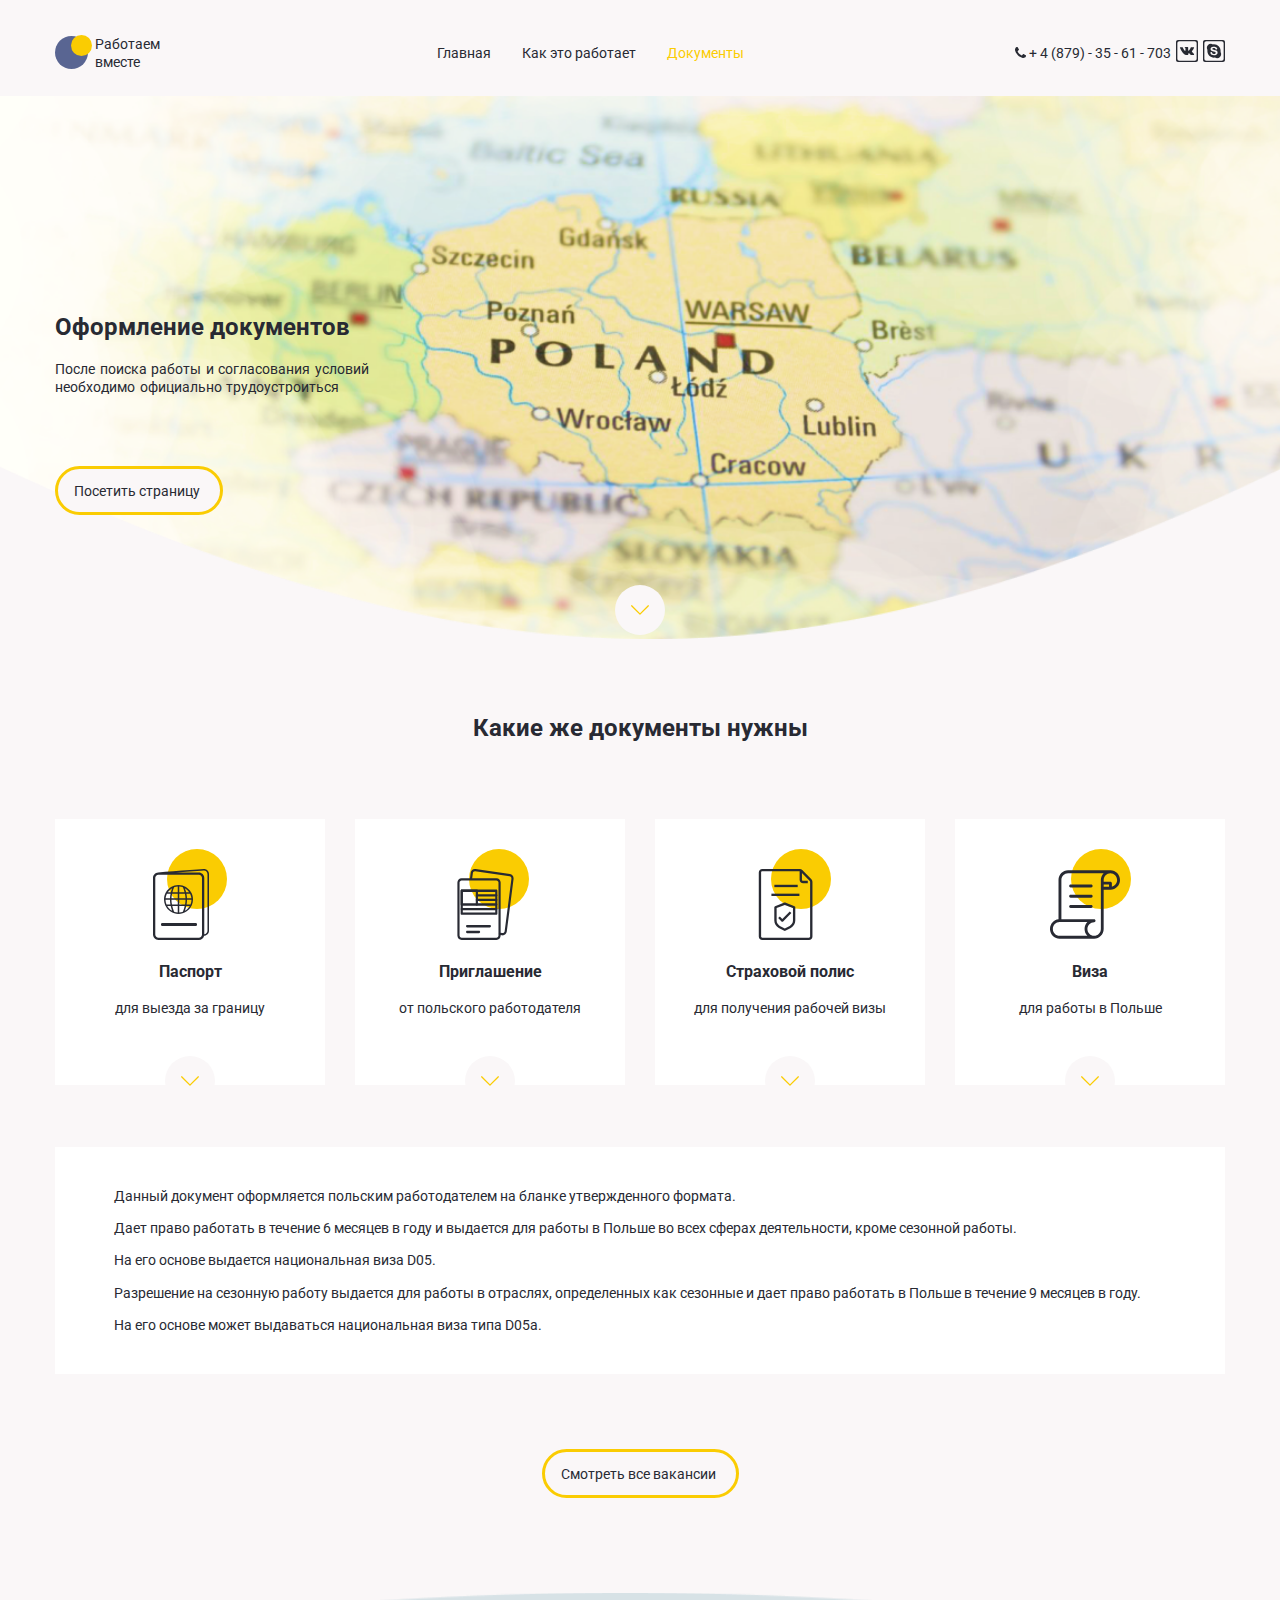
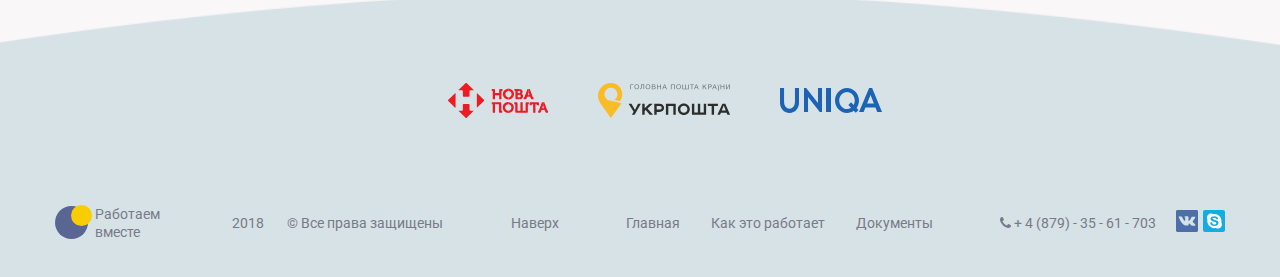
==== commit 503621ba: "fix bugs" ====
--- a/documents.html
+++ b/documents.html
@@ -36,11 +36,14 @@
                         <li class="ba-menu__list"><a href="index.html">Главная</a></li>
                         <li class="ba-menu__list"><a href="how-it-works.html">Как это работает</a></li>
                         <li class="ba-menu__list"><a class="ba-current" href="#">Документы</a></li>
-                        <li class="ba-menu__list"><a href="#">Контакты</a></li>
                     </ul>
                 </div>
                 <div class="ba-socials">
-                    <a class="ba-tel" href="#"><i class="fas fa-phone"></i>+ 4 (879) - 35 - 61 - 703</a>
+                    <a class="ba-tel" href="#"><svg width="11" height="11" viewBox="0 0 11 11" fill="none" xmlns="http://www.w3.org/2000/svg">
+                        <path d="M11 8.6875C11 8.82812 10.974 9.01302 10.9219 9.24219C10.8698 9.46615 10.8151 9.64323 10.7578 9.77344C10.6484 10.0339 10.3307 10.3099 9.80469 10.6016C9.3151 10.8672 8.83073 11 8.35156 11C8.21094 11 8.07292 10.9922 7.9375 10.9766C7.80729 10.9557 7.65885 10.9219 7.49219 10.875C7.32552 10.8281 7.20052 10.7917 7.11719 10.7656C7.03906 10.7344 6.89583 10.6797 6.6875 10.6016C6.47917 10.5234 6.35156 10.4766 6.30469 10.4609C5.79427 10.2786 5.33854 10.0625 4.9375 9.8125C4.27083 9.40104 3.58073 8.84115 2.86719 8.13281C2.15885 7.41927 1.59896 6.72917 1.1875 6.0625C0.9375 5.66146 0.721354 5.20573 0.539063 4.69531C0.523438 4.64844 0.476563 4.52083 0.398438 4.3125C0.320313 4.10417 0.265625 3.96094 0.234375 3.88281C0.208333 3.79948 0.171875 3.67448 0.125 3.50781C0.078125 3.34115 0.0442708 3.19271 0.0234375 3.0625C0.0078125 2.92708 0 2.78906 0 2.64844C0 2.16927 0.132813 1.6849 0.398438 1.19531C0.690104 0.66927 0.966146 0.351562 1.22656 0.242187C1.35677 0.184895 1.53385 0.130208 1.75781 0.0781245C1.98698 0.0260411 2.17188 -5.96046e-07 2.3125 -5.96046e-07C2.38542 -5.96046e-07 2.4401 0.00781194 2.47656 0.023437C2.57031 0.0546872 2.70833 0.252604 2.89063 0.617187C2.94792 0.716145 3.02604 0.85677 3.125 1.03906C3.22396 1.22135 3.3151 1.38802 3.39844 1.53906C3.48177 1.6849 3.5625 1.82292 3.64063 1.95312C3.65625 1.97396 3.70052 2.03906 3.77344 2.14844C3.85156 2.25781 3.90885 2.35156 3.94531 2.42969C3.98177 2.5026 4 2.57552 4 2.64844C4 2.7526 3.92448 2.88281 3.77344 3.03906C3.6276 3.19531 3.46615 3.33854 3.28906 3.46875C3.11719 3.59896 2.95573 3.73698 2.80469 3.88281C2.65885 4.02865 2.58594 4.14844 2.58594 4.24219C2.58594 4.28906 2.59896 4.34896 2.625 4.42187C2.65104 4.48958 2.67188 4.54167 2.6875 4.57812C2.70833 4.61458 2.74479 4.67708 2.79688 4.76562C2.85417 4.85417 2.88542 4.90365 2.89063 4.91406C3.28646 5.6276 3.73958 6.23958 4.25 6.75C4.76042 7.26042 5.3724 7.71354 6.08594 8.10937C6.09635 8.11458 6.14583 8.14583 6.23438 8.20312C6.32292 8.25521 6.38542 8.29167 6.42188 8.3125C6.45833 8.32812 6.51042 8.34896 6.57813 8.375C6.65104 8.40104 6.71094 8.41406 6.75781 8.41406C6.85156 8.41406 6.97135 8.34115 7.11719 8.19531C7.26302 8.04427 7.40104 7.88281 7.53125 7.71094C7.66146 7.53385 7.80469 7.3724 7.96094 7.22656C8.11719 7.07552 8.2474 7 8.35156 7C8.42448 7 8.4974 7.01823 8.57031 7.05469C8.64844 7.09115 8.74219 7.14844 8.85156 7.22656C8.96094 7.29948 9.02604 7.34375 9.04688 7.35937C9.17708 7.4375 9.3151 7.51823 9.46094 7.60156C9.61198 7.6849 9.77865 7.77604 9.96094 7.875C10.1432 7.97396 10.2839 8.05208 10.3828 8.10937C10.7474 8.29167 10.9453 8.42969 10.9766 8.52344C10.9922 8.5599 11 8.61458 11 8.6875Z"
+                         fill="currentColor" />
+                    </svg>
+                    + 4 (879) - 35 - 61 - 703</a>
                     <a class="ba-vk" href="#">
                         <svg width="22" height="22" viewBox="0 0 22 22" fill="none" xmlns="http://www.w3.org/2000/svg">
                             <path d="M6.56613 12.518C7.11773 13.2654 7.75154 13.9263 8.57034 14.3939C9.49758 14.9239 10.4959 15.0837 11.5487 15.035C12.0406 15.0114 12.1886 14.8831 12.2113 14.393C12.2265 14.0573 12.2653 13.7224 12.4306 13.4206C12.5931 13.1247 12.8396 13.0687 13.124 13.2528C13.2655 13.3458 13.3848 13.4622 13.4977 13.5868C13.7748 13.8893 14.0431 14.2026 14.3301 14.4951C14.691 14.8626 15.1191 15.0791 15.6562 15.035L17.7371 15.0359C18.072 15.0132 18.2462 14.6027 18.054 14.2277C17.9186 13.966 17.7409 13.7332 17.553 13.5073C17.1278 12.9964 16.6267 12.5611 16.1529 12.0989C15.7258 11.682 15.6987 11.44 16.0418 10.9589C16.4172 10.4333 16.8198 9.92871 17.1981 9.40599C17.5511 8.91765 17.9133 8.43002 18.0981 7.846C18.2164 7.47319 18.1117 7.30894 17.7309 7.24302C17.665 7.23221 17.5964 7.23221 17.5296 7.23221L15.2653 7.22938C14.9864 7.22495 14.833 7.34686 14.7345 7.59404C14.6009 7.92822 14.4637 8.26222 14.3046 8.58365C13.9454 9.31492 13.5436 10.0217 12.9803 10.6194C12.8557 10.751 12.7175 10.9181 12.51 10.8496C12.2509 10.7548 12.1742 10.327 12.1787 10.1826L12.1767 7.56888C12.1264 7.19624 12.0431 7.02915 11.6722 6.95668H9.32039C9.00729 6.95668 8.84924 7.07876 8.68126 7.27456C8.58558 7.38849 8.55563 7.4615 8.75444 7.49942C9.14426 7.57331 9.36557 7.82616 9.42334 8.21722C9.51636 8.84288 9.50998 9.47102 9.45594 10.0985C9.44052 10.2817 9.40898 10.4642 9.33651 10.6357C9.22293 10.9056 9.03866 10.9598 8.79768 10.7938C8.58026 10.6438 8.42682 10.4326 8.27585 10.2205C7.71167 9.42318 7.26214 8.56398 6.89465 7.66101C6.78904 7.40001 6.60582 7.24214 6.32958 7.23753C5.65059 7.22672 4.97088 7.22512 4.291 7.23841C3.88293 7.24568 3.76102 7.44431 3.92812 7.81535C4.66753 9.4611 5.49094 11.0608 6.56613 12.518Z"
@@ -75,8 +78,7 @@
             <div class="ba-container">
                 <div class="ba-documents">
                     <h1 class="ba-documents__title">Оформление документов</h1>
-                    <p class="ba-documents__desc">После поиска работы и согласования условий  -необходимо официально
+                    <p class="ba-documents__desc">После поиска работы и согласования условий необходимо официально
                         трудоустроиться</p>
                     <a class="ba-button" href="#">Посетить страницу</a>
                     <div class="ba-scroll">
@@ -373,12 +375,15 @@
                         <ul class="ba-menu">
                             <li class="ba-menu__list"><a href="index.html">Главная</a></li>
                             <li class="ba-menu__list"><a class="ba-current" href="how-it-works.html">Как это работает</a></li>
-                            <li class="ba-menu__list"><a href="#">Документы</a></li>
-                            <li class="ba-menu__list"><a href="#">Контакты</a></li>
+                            <li class="ba-menu__list"><a href="documents.html">Документы</a></li>
                         </ul>
                     </div>
                     <div class="ba-socials">
-                        <a class="ba-tel" href="#"><i class="fas fa-phone"></i>+ 4 (879) - 35 - 61 - 703</a>
+                        <a class="ba-tel" href="#"><svg width="11" height="11" viewBox="0 0 11 11" fill="none" xmlns="http://www.w3.org/2000/svg">
+                            <path d="M11 8.6875C11 8.82812 10.974 9.01302 10.9219 9.24219C10.8698 9.46615 10.8151 9.64323 10.7578 9.77344C10.6484 10.0339 10.3307 10.3099 9.80469 10.6016C9.3151 10.8672 8.83073 11 8.35156 11C8.21094 11 8.07292 10.9922 7.9375 10.9766C7.80729 10.9557 7.65885 10.9219 7.49219 10.875C7.32552 10.8281 7.20052 10.7917 7.11719 10.7656C7.03906 10.7344 6.89583 10.6797 6.6875 10.6016C6.47917 10.5234 6.35156 10.4766 6.30469 10.4609C5.79427 10.2786 5.33854 10.0625 4.9375 9.8125C4.27083 9.40104 3.58073 8.84115 2.86719 8.13281C2.15885 7.41927 1.59896 6.72917 1.1875 6.0625C0.9375 5.66146 0.721354 5.20573 0.539063 4.69531C0.523438 4.64844 0.476563 4.52083 0.398438 4.3125C0.320313 4.10417 0.265625 3.96094 0.234375 3.88281C0.208333 3.79948 0.171875 3.67448 0.125 3.50781C0.078125 3.34115 0.0442708 3.19271 0.0234375 3.0625C0.0078125 2.92708 0 2.78906 0 2.64844C0 2.16927 0.132813 1.6849 0.398438 1.19531C0.690104 0.66927 0.966146 0.351562 1.22656 0.242187C1.35677 0.184895 1.53385 0.130208 1.75781 0.0781245C1.98698 0.0260411 2.17188 -5.96046e-07 2.3125 -5.96046e-07C2.38542 -5.96046e-07 2.4401 0.00781194 2.47656 0.023437C2.57031 0.0546872 2.70833 0.252604 2.89063 0.617187C2.94792 0.716145 3.02604 0.85677 3.125 1.03906C3.22396 1.22135 3.3151 1.38802 3.39844 1.53906C3.48177 1.6849 3.5625 1.82292 3.64063 1.95312C3.65625 1.97396 3.70052 2.03906 3.77344 2.14844C3.85156 2.25781 3.90885 2.35156 3.94531 2.42969C3.98177 2.5026 4 2.57552 4 2.64844C4 2.7526 3.92448 2.88281 3.77344 3.03906C3.6276 3.19531 3.46615 3.33854 3.28906 3.46875C3.11719 3.59896 2.95573 3.73698 2.80469 3.88281C2.65885 4.02865 2.58594 4.14844 2.58594 4.24219C2.58594 4.28906 2.59896 4.34896 2.625 4.42187C2.65104 4.48958 2.67188 4.54167 2.6875 4.57812C2.70833 4.61458 2.74479 4.67708 2.79688 4.76562C2.85417 4.85417 2.88542 4.90365 2.89063 4.91406C3.28646 5.6276 3.73958 6.23958 4.25 6.75C4.76042 7.26042 5.3724 7.71354 6.08594 8.10937C6.09635 8.11458 6.14583 8.14583 6.23438 8.20312C6.32292 8.25521 6.38542 8.29167 6.42188 8.3125C6.45833 8.32812 6.51042 8.34896 6.57813 8.375C6.65104 8.40104 6.71094 8.41406 6.75781 8.41406C6.85156 8.41406 6.97135 8.34115 7.11719 8.19531C7.26302 8.04427 7.40104 7.88281 7.53125 7.71094C7.66146 7.53385 7.80469 7.3724 7.96094 7.22656C8.11719 7.07552 8.2474 7 8.35156 7C8.42448 7 8.4974 7.01823 8.57031 7.05469C8.64844 7.09115 8.74219 7.14844 8.85156 7.22656C8.96094 7.29948 9.02604 7.34375 9.04688 7.35937C9.17708 7.4375 9.3151 7.51823 9.46094 7.60156C9.61198 7.6849 9.77865 7.77604 9.96094 7.875C10.1432 7.97396 10.2839 8.05208 10.3828 8.10937C10.7474 8.29167 10.9453 8.42969 10.9766 8.52344C10.9922 8.5599 11 8.61458 11 8.6875Z"
+                             fill="currentColor" />
+                        </svg>
+                        + 4 (879) - 35 - 61 - 703</a>
                         <a class="ba-vk" href="#">
                             <svg width="22" height="22" viewBox="0 0 22 22" fill="none" xmlns="http://www.w3.org/2000/svg">
                                 <g clip-path="url(#clip0)">
--- a/css/style.css
+++ b/css/style.css
@@ -648,14 +648,6 @@
   margin-left: 5px;
 }
 
-.ba-nav .ba-socials .ba-tel {
-  color: #FACC02;
-}
-
-.ba-nav .ba-socials .ba-tel:hover {
-  text-decoration: underline;
-}
-
 .ba-menu {
   display: -webkit-box;
   display: -ms-flexbox;
@@ -663,7 +655,7 @@
 }
 
 .ba-menu__list + .ba-menu__list {
-  margin-left: 41px;
+  margin-left: 31px;
 }
 
 .ba-menu a:hover {
@@ -718,26 +710,26 @@
   text-align: center;
 }
 
-.ba-documents {
-  padding: 74px 0 95px;
-}
-
-.ba-documents__title {
+.ba-document {
+  padding: 74px 0;
+}
+
+.ba-document__title {
   font-size: 24px;
   margin-bottom: 0;
 }
 
-.ba-documents__desc {
+.ba-document__desc {
   margin-bottom: 74px;
   display: block;
 }
 
-.ba-documents .ba-row {
+.ba-document .ba-row {
   padding-left: 30px;
   margin-bottom: 76px;
 }
 
-.ba-documents .ba-col-3 {
+.ba-document .ba-col-3 {
   border-left: 2px solid #FACC02;
 }
 
@@ -790,9 +782,13 @@
   top: -15px;
 }
 
+.ba-tel:hover {
+  color: #FACC02;
+}
+
 .ba-footer {
   margin-top: 95px;
-  background: url("../img/Rectangle.png") no-repeat;
+  background: url("../img/Rectangle.png") no-repeat 50%;
   background-color: #FAF7F8;
   background-size: cover;
   padding: 90px 0 30px;
@@ -812,11 +808,11 @@
 
 .ba-footer .ba-partners__block {
   margin-left: 50px;
-  margin-bottom: 80px;
-}
-
-.ba-footer .fa-phone {
-  margin-right: 8px;
+  margin-bottom: 78px;
+}
+
+.ba-footer .ba-tel a {
+  color: #777A89;
 }
 
 .ba-copy__info {
@@ -824,19 +820,27 @@
 }
 
 .ba-back-top :hover {
-  color: #FACC02;
-}
-
-.ba-nav--footer {
+  color: #fff;
+}
+
+.ba-nav--footer .ba-copy, .ba-nav--footer .ba-logo__text, .ba-nav--footer .ba-tel {
   color: #777A89;
 }
 
-.ba-nav--footer a {
+.ba-nav--footer .ba-menu a, .ba-nav--footer .ba-back-top a {
   color: #777A89;
 }
 
+.ba-nav--footer .ba-menu a:hover, .ba-nav--footer .ba-back-top a:hover {
+  color: #fff;
+}
+
 .ba-nav--footer .ba-tel:hover {
-  color: #777A89;
+  color: #fff;
+}
+
+.ba-nav--footer .ba-tel {
+  margin-right: 15px;
 }
 
 .ba-current {
@@ -844,7 +848,7 @@
 }
 
 .ba-works-section {
-  background: url(../img/bg-2.png) no-repeat 100%;
+  background: url(../img/bg-2.png) no-repeat 50%;
   background-color: #FAF7F8;
   background-size: cover;
   margin-bottom: 140px;
@@ -869,9 +873,10 @@
 }
 
 .ba-documents-section {
-  background: url(../img/bg-3.png) no-repeat 100% 0%;
+  background: url(../img/bg-3.png) no-repeat 50%;
   background-color: #FAF7F8;
-  background-size: contain;
+  background-size: cover;
+  margin-bottom: 74px;
 }
 
 .ba-documents {
@@ -883,7 +888,7 @@
 }
 
 .ba-documents__desc {
-  max-width: 450px;
+  max-width: 318px;
   word-spacing: 1.6px;
   margin-bottom: 70px;
 }
@@ -1004,11 +1009,9 @@
   .ba-about__desc {
     max-width: 250px;
   }
-  .ba-medium-6 + .ba-medium-6 {
-    margin: 20px 0;
-  }
   .ba-medium-6 {
     width: 50%;
+    margin: 30px 0;
   }
   .ba-medium-12 {
     width: 100%;
@@ -1030,6 +1033,50 @@
   }
   .ba-medium-12 {
     width: 100%;
+  }
+  .ba-footer .ba-tel {
+    display: none;
+  }
+  .ba-footer-menu {
+    display: none;
+  }
+  .ba-socials {
+    display: none;
+  }
+  .ba-socials .ba-tel, .ba-socials .ba-vk, .ba-socials .ba-skype {
+    display: none;
+  }
+}
+
+@media screen and (max-width: 505px) {
+  .ba-works-section {
+    background-position: 49%;
+  }
+  .ba-works-section .ba-button {
+    background-color: #fff;
+  }
+  .ba-works-section .ba-button:hover {
+    background-color: #FACC02;
+  }
+  .ba-small {
+    width: 100%;
+  }
+  .ba-nav {
+    display: -webkit-box;
+    display: -ms-flexbox;
+    display: flex;
+    -webkit-box-pack: justify;
+    -ms-flex-pack: justify;
+    justify-content: space-between;
+  }
+  .ba-copy {
+    display: none;
+  }
+  .ba-medium-12 {
+    width: 100%;
+  }
+  .ba-footer {
+    padding: 10px 0 15px;
   }
   .ba-footer .ba-partners {
     display: -webkit-box;
@@ -1046,32 +1093,15 @@
     text-align: center;
     width: 100%;
   }
+  .ba-footer .ba-partners__block + .ba-partners__block {
+    margin-left: 10px;
+  }
   .ba-footer .ba-partners__block {
     width: 30%;
-    margin: 20px;
-  }
-  .ba-footer .ba-tel {
-    display: none;
-  }
-}
-
-@media screen and (max-width: 505px) {
-  .ba-small {
-    width: 100%;
-  }
-  .ba-nav {
-    display: -webkit-box;
-    display: -ms-flexbox;
-    display: flex;
-    -webkit-box-pack: justify;
-    -ms-flex-pack: justify;
-    justify-content: space-between;
-  }
-  .ba-copy {
-    display: none;
-  }
-  .ba-medium-12 {
-    width: 100%;
+    margin: 0 0 20px;
+  }
+  .ba-footer .ba-partners__block svg {
+    width: 80px;
   }
   .ba-footer-menu {
     display: none;
@@ -1079,14 +1109,12 @@
   .ba-footer .ba-socials {
     display: none;
   }
-  .ba-socials {
+  .ba-footer .ba-socials .ba-tel, .ba-footer .ba-socials .ba-vk, .ba-footer .ba-socials .ba-skype {
     display: none;
   }
-  .ba-socials .ba-tel, .ba-socials .ba-vk, .ba-socials .ba-skype {
-    display: none;
-  }
   .ba-about-section {
-    background-position: 25% 0%;
+    background: url(../img/mobile-bg-1.png) no-repeat 50%;
+    background-size: cover;
   }
   .ba-about-section .ba-button {
     background-color: #FAF7F8;
